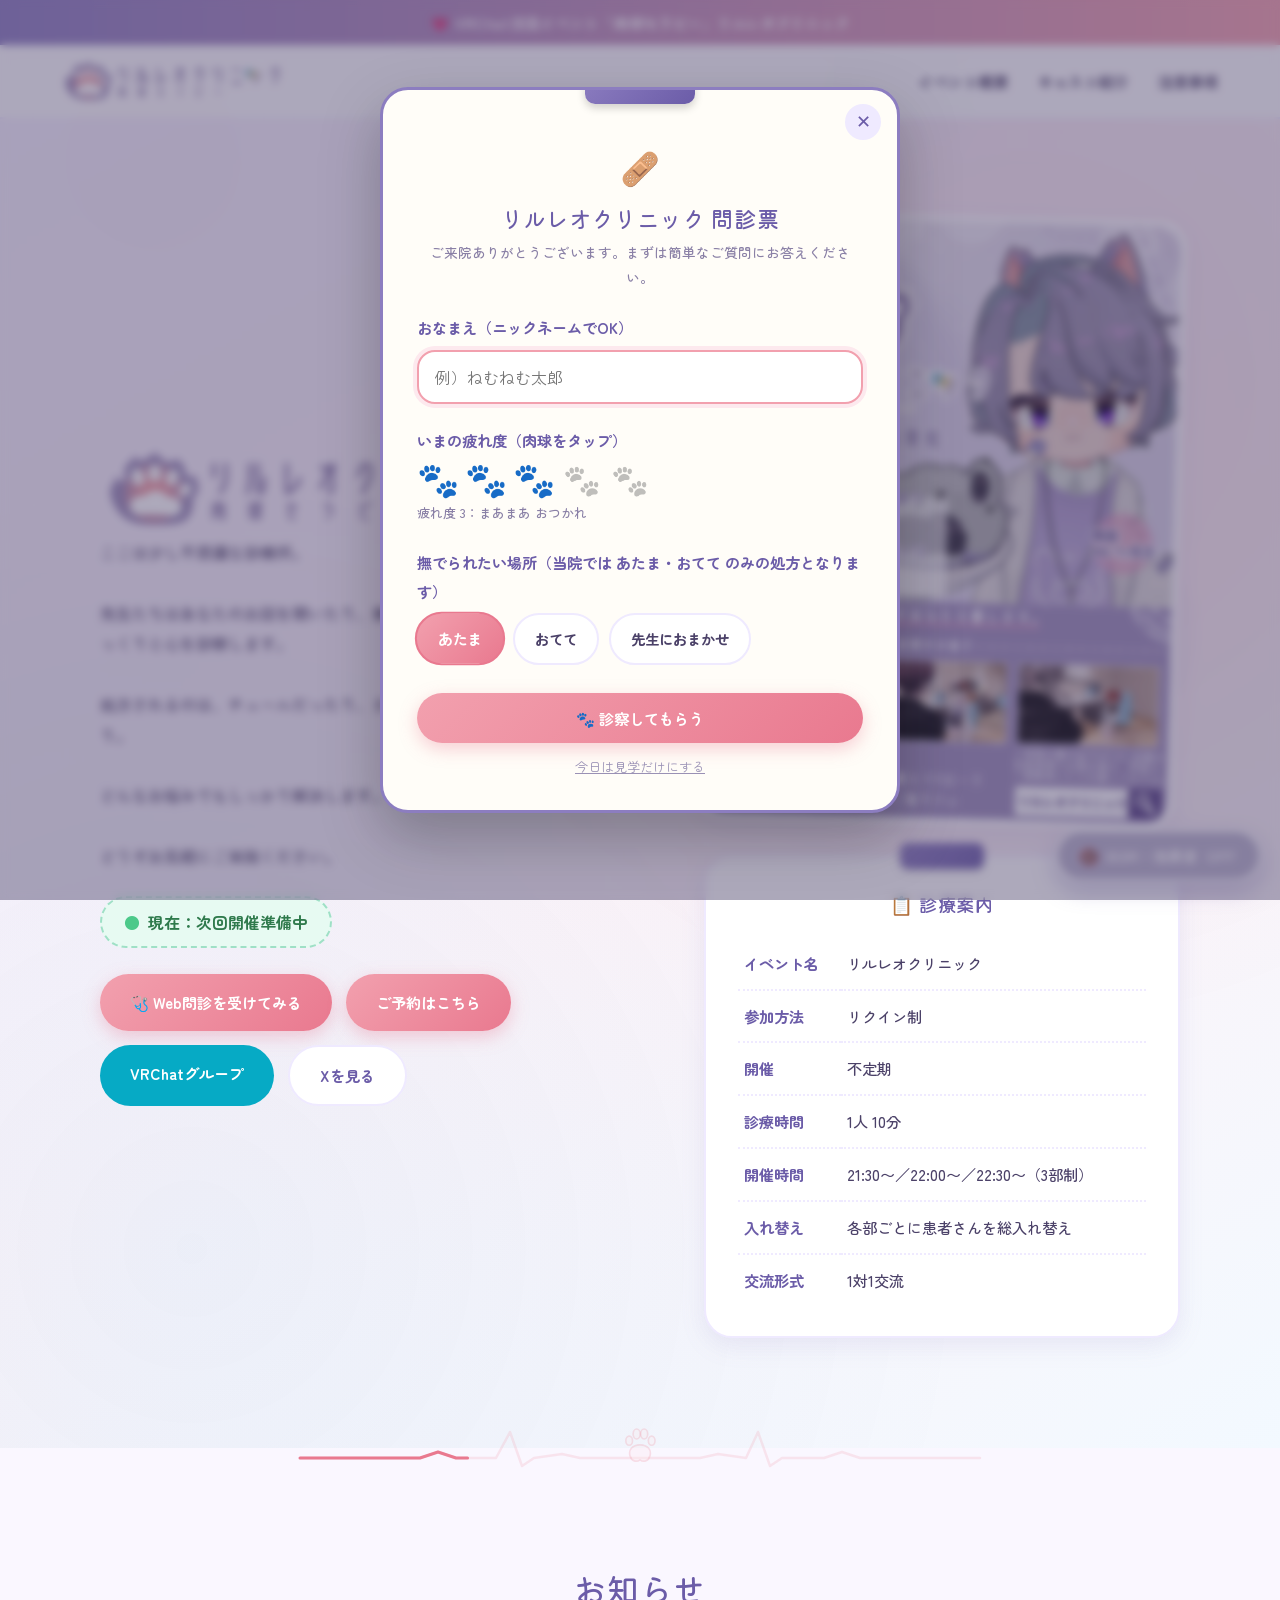
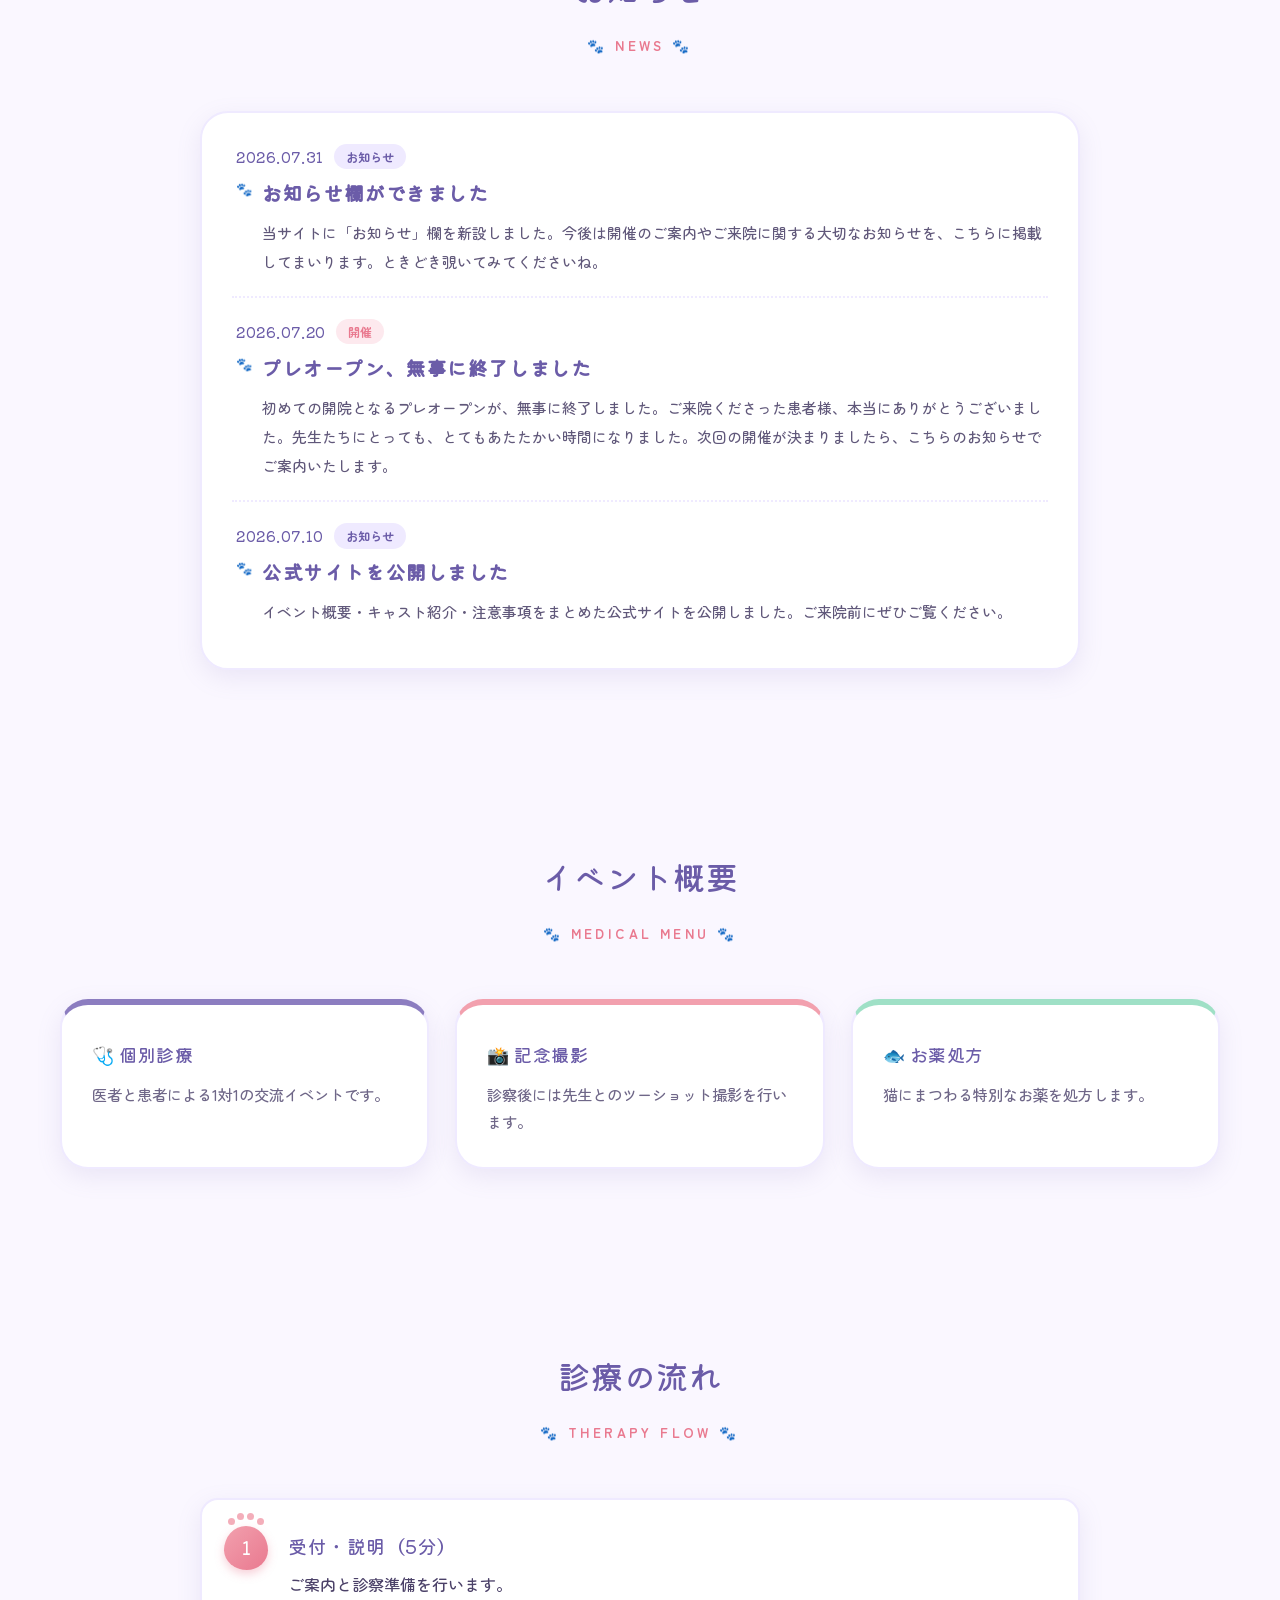
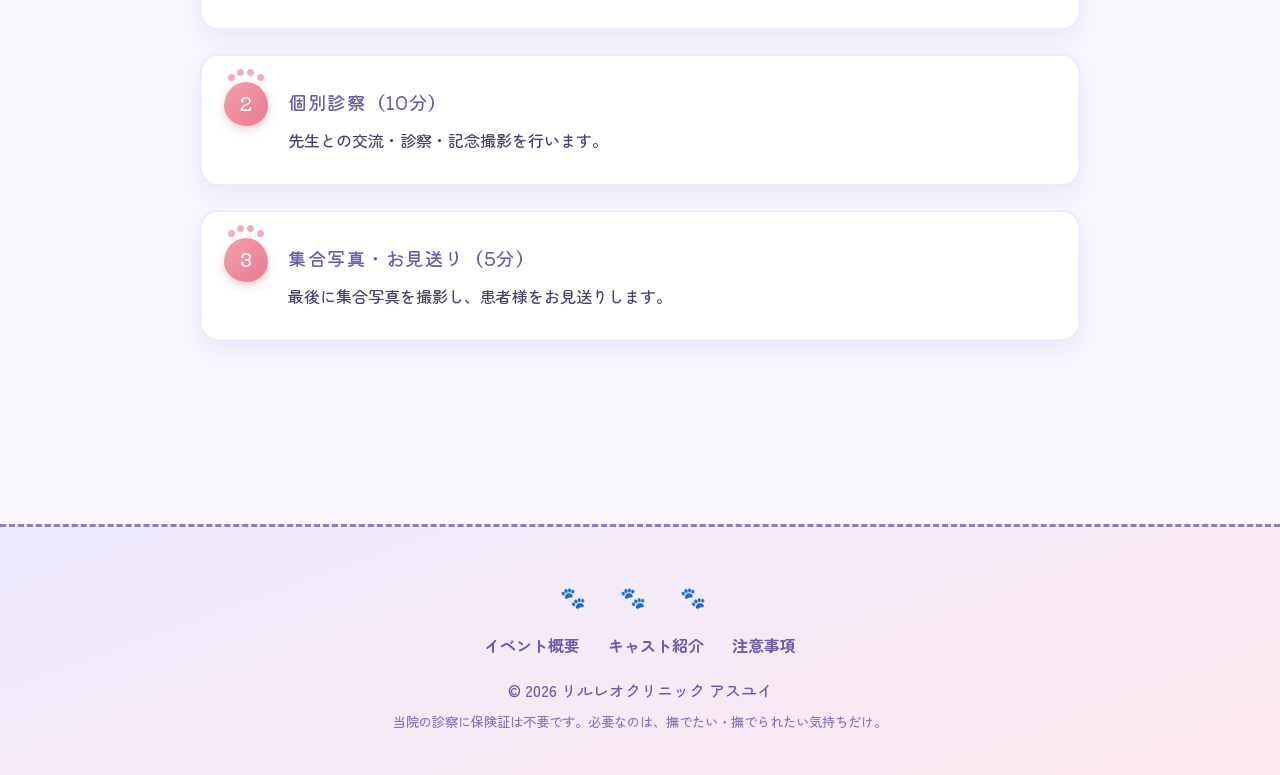
==== index.html @ e8b69ea8 "Use the circular clinic logo as the karte stamp Replace the emoji-and-text stamp on the prescription" ====
<!DOCTYPE html>
<!--
  やぁ！中身が気になって見に来たのかな？そんな君にプレゼントだよ！
  https://youtu.be/SLboSh62ELE?si=h49NYwpwZFL-jwA2
-->
<html lang="ja">

<head>
    <meta charset="UTF-8">
    <meta name="viewport" content="width=device-width, initial-scale=1.0">
    <title>肉球セラピー | リルレオクリニック</title>
    <link rel="canonical" href="https://lilleo-clinic.com/">

    <!-- リンクプレビュー（OGP / Twitterカード） -->
    <meta name="description" content="ここは少し不思議な診療所。先生たちがあなたのお話を聞いて、撫でて、ゆっくり心を診察します。VRChat交流イベント「肉球セラピー」リルレオクリニック。">
    <meta property="og:type" content="website">
    <meta property="og:site_name" content="リルレオクリニック">
    <meta property="og:locale" content="ja_JP">
    <meta property="og:title" content="肉球セラピー | リルレオクリニック">
    <meta property="og:description" content="ここは少し不思議な診療所。先生たちがあなたのお話を聞いて、撫でて、ゆっくり心を診察します。VRChat交流イベント「肉球セラピー」リルレオクリニック。">
    <meta property="og:url" content="https://lilleo-clinic.com/index.html">
    <meta property="og:image" content="https://lilleo-clinic.com/images/clinic_logo.png">
    <meta name="twitter:card" content="summary_large_image">
    <meta name="twitter:title" content="肉球セラピー | リルレオクリニック">
    <meta name="twitter:description" content="ここは少し不思議な診療所。先生たちがあなたのお話を聞いて、撫でて、ゆっくり心を診察します。VRChat交流イベント「肉球セラピー」リルレオクリニック。">
    <meta name="twitter:image" content="https://lilleo-clinic.com/images/clinic_logo.png">

    <link rel="preconnect" href="https://fonts.googleapis.com">
    <link rel="preconnect" href="https://fonts.gstatic.com" crossorigin>
    <link href="https://fonts.googleapis.com/css2?family=Kiwi+Maru:wght@400;500&family=Zen+Maru+Gothic:wght@500;700&display=swap"
        rel="stylesheet">
    <!-- ファビコン（検索結果・ブラウザタブのアイコン） -->
    <link rel="icon" type="image/png" href="/images/favicon.png">
    <link rel="apple-touch-icon" href="/images/favicon.png">

    <!-- サイト名を「リルレオクリニック」としてGoogleに伝える構造化データ -->
    <script type="application/ld+json">
    {
        "@context": "https://schema.org",
        "@type": "WebSite",
        "name": "リルレオクリニック",
        "alternateName": "肉球セラピー リルレオクリニック",
        "url": "https://lilleo-clinic.com/"
    }
    </script>

    <link rel="stylesheet" href="style.css">

    <!-- お知らせのデータ（news.js に1件足すだけでお知らせが増えます） -->
    <script src="news.js"></script>
    <!-- 予約フォームの設定（受付日時・送信先） -->
    <script src="reservation-config.js"></script>
</head>

<body>

    <!-- 上部お知らせ -->
    <div class="topbar">
        <span class="beat">💗</span>VRChat交流イベント「肉球セラピー」リルレオクリニック
    </div>

    <!-- ナビ -->
    <nav>
        <div class="nav-inner">
            <a href="index.html" class="logo">
                <img src="images/logo_main.png" alt="肉球セラピー リルレオクリニック">
            </a>
            <div class="nav-links">
                <a href="index.html">イベント概要</a>
                <a href="cast.html">キャスト紹介</a>
                <a href="notice.html">注意事項</a>
            </div>
        </div>
    </nav>

    <!-- メイン -->
    <header>
        <div class="hero">
            <div class="hero-text">
                <h1 class="hero-logo-heading">
                    <img src="images/logo_main.png" alt="肉球セラピー リルレオクリニック">
                </h1>
                <p>
                    ここは少し不思議な診療所。<br><br>
                    先生たちはあなたのお話を聞いたり、撫でたり、撫でられたりしながら、ゆっくりと心を診察します。<br><br>
                    処方されるのは、チュールだったり、カリカリだったり、猫用おやつだったり。<br><br>
                    どんなお悩みでもしっかり解決します。<span class="tbn">(多分...)</span><br><br>
                    どうぞお気軽にご来院ください。
                </p>
                <div class="status">現在：次回開催準備中</div>
                <div class="buttons">
                    <button type="button" class="btn btn-main js-open-monshin">🩺 Web問診を受けてみる</button>
                    <a href="reserve.html" class="btn btn-main">ご予約はこちら</a>
                    <a href="https://vrc.group/LILLEO.0845" class="btn btn-vrc" target="_blank"
                        rel="noopener noreferrer">VRChatグループ</a>
                    <a href="https://x.com/nikukyu_LilLeo?s=20" class="btn btn-sub" target="_blank"
                        rel="noopener noreferrer">Xを見る</a>
                </div>
            </div>

            <div>
                <!-- メインビジュアル（斜め掲示） -->
                <div class="hero-visual">
                    <img src="images/clinic_poster.png" alt="リルレオクリニック 肉球セラピー 開院ポスター" class="zoomable-img">
                </div>
                <br>
                <div class="hero-card">
                    <h3>📋 診療案内</h3>
                    <table>
                        <tr>
                            <td>イベント名</td>
                            <td>リルレオクリニック</td>
                        </tr>
                        <tr>
                            <td>参加方法</td>
                            <td>リクイン制</td>
                        </tr>
                        <tr>
                            <td>開催</td>
                            <td>不定期</td>
                        </tr>
                        <tr>
                            <td>診療時間</td>
                            <td>1人 10分</td>
                        </tr>
                        <tr>
                            <td>開催時間</td>
                            <td>21:30〜／22:00〜／22:30〜（3部制）</td>
                        </tr>
                        <tr>
                            <td>入れ替え</td>
                            <td>各部ごとに患者さんを総入れ替え</td>
                        </tr>
                        <tr>
                            <td>交流形式</td>
                            <td>1対1交流</td>
                        </tr>
                    </table>
                </div>
            </div>
        </div>
    </header>

    <!-- 心電図ディバイダー：光が左→右へ走り、消えてまた流れる（本物の心電図モニター風） -->
    <div class="ecg-divider" aria-hidden="true">
        <!-- うっすら残るトレース＋その上を走る明るい光（一部分だけ光って移動する） -->
        <svg class="ecg-line-svg" viewBox="0 0 680 56" preserveAspectRatio="none">
            <path class="ecg-base" d="M0,44 L120,44 L138,38 L156,44 L196,44 L210,18 L222,52 L234,44 L262,40 L280,44 L300,44 L380,44 L400,44 L418,40 L446,44 L458,18 L470,52 L482,44 L524,44 L542,38 L560,44 L680,44" />
            <path class="ecg-sweep" pathLength="100" d="M0,44 L120,44 L138,38 L156,44 L196,44 L210,18 L222,52 L234,44 L262,40 L280,44 L300,44 L380,44 L400,44 L418,40 L446,44 L458,18 L470,52 L482,44 L524,44 L542,38 L560,44 L680,44" />
        </svg>
        <!-- 中央の肉球（縦横比を保つため線とは別SVGで重ねる） -->
        <span class="ecg-paw">
            <svg viewBox="0 0 48 48">
                <ellipse class="ecg-toe" cx="11" cy="20" rx="4" ry="5.5" />
                <ellipse class="ecg-toe" cx="20" cy="12" rx="4.2" ry="6" />
                <ellipse class="ecg-toe" cx="29" cy="12" rx="4.2" ry="6" />
                <ellipse class="ecg-toe" cx="38" cy="20" rx="4" ry="5.5" />
                <path class="ecg-pad" d="M24,25 C15,25 10,31 12,38 C14,45 20,46 24,43 C28,46 34,45 36,38 C38,31 33,25 24,25 Z" />
            </svg>
        </span>
    </div>

    <!-- ⓪ お知らせ（中身は news.js の LILLEO_NEWS から自動生成） -->
    <section id="news" class="fade-in-up">
        <h2 class="section-title">お知らせ</h2>
        <p class="section-sub">NEWS</p>
        <div class="news-board">
            <ul class="news-list" id="js-news-list"></ul>
            <button type="button" class="news-more" id="js-news-more" hidden>もっと見る</button>
        </div>
    </section>

    <!-- ① イベント概要 -->
    <section id="about" class="fade-in-up">
        <h2 class="section-title">イベント概要</h2>
        <p class="section-sub">MEDICAL MENU</p>
        <div class="grid">
            <div class="card">
                <h3>🩺 個別診療</h3>
                <p>医者と患者による1対1の交流イベントです。</p>
            </div>
            <div class="card">
                <h3>📸 記念撮影</h3>
                <p>診察後には先生とのツーショット撮影を行います。</p>
            </div>
            <div class="card">
                <h3>🐟 お薬処方</h3>
                <p>猫にまつわる特別なお薬を処方します。</p>
            </div>
        </div>
    </section>

    <!-- ② 診療の流れ -->
    <section id="flow" class="fade-in-up">
        <h2 class="section-title">診療の流れ</h2>
        <p class="section-sub">THERAPY FLOW</p>
        <div class="timeline">
            <div class="timeline-item">
                <h3>受付・説明（5分）</h3>
                <p>ご案内と診察準備を行います。</p>
            </div>
            <div class="timeline-item">
                <h3>個別診察（10分）</h3>
                <p>先生との交流・診察・記念撮影を行います。</p>
            </div>
            <div class="timeline-item">
                <h3>集合写真・お見送り（5分）</h3>
                <p>最後に集合写真を撮影し、患者様をお見送りします。</p>
            </div>
        </div>
    </section>

    <!-- フッター -->
    <footer>
        <div class="footer-paws" aria-hidden="true"><span class="fp-paw fp-left">🐾</span> <span class="fp-paw fp-center">🐾</span> <span class="fp-paw fp-right">🐾</span></div>
        <div class="footer-links">
            <a href="index.html">イベント概要</a>
            <a href="cast.html">キャスト紹介</a>
            <a href="notice.html">注意事項</a>
        </div>
        <p>© 2026 リルレオクリニック アスユイ</p>
        <small>当院の診察に保険証は不要です。必要なのは、撫でたい・撫でられたい気持ちだけ。</small>
    </footer>

    <!-- ===== Web問診票 → 処方箋 モーダル ===== -->
    <div id="monshin-overlay" class="monshin-overlay" role="dialog" aria-modal="true" aria-labelledby="monshin-title">
        <div class="monshin-card">
            <button type="button" class="monshin-close" aria-label="閉じる">✕</button>

            <!-- 問診票 -->
            <form id="monshin-form" class="monshin-form">
                <div class="monshin-head">
                    <span class="mark">🩹</span>
                    <h2 id="monshin-title">リルレオクリニック 問診票</h2>
                    <p>ご来院ありがとうございます。まずは簡単なご質問にお答えください。</p>
                </div>

                <div class="monshin-field">
                    <label for="monshin-name">おなまえ（ニックネームでOK）</label>
                    <input type="text" id="monshin-name" maxlength="20" placeholder="例）ねむねむ太郎" autocomplete="off">
                </div>

                <div class="monshin-field">
                    <span class="field-label">いまの疲れ度（肉球をタップ）</span>
                    <div class="paw-rating" role="group" aria-label="疲れ度を5段階で選択">
                        <button type="button" aria-label="疲れ度1">🐾</button>
                        <button type="button" aria-label="疲れ度2">🐾</button>
                        <button type="button" aria-label="疲れ度3">🐾</button>
                        <button type="button" aria-label="疲れ度4">🐾</button>
                        <button type="button" aria-label="疲れ度5">🐾</button>
                    </div>
                    <p class="paw-rating-label"></p>
                </div>

                <div class="monshin-field">
                    <span class="field-label">撫でられたい場所（当院では あたま・おてて のみの処方となります）</span>
                    <div class="chip-group">
                        <input type="radio" name="place" id="place-head" value="あたま" checked>
                        <label for="place-head">あたま</label>
                        <input type="radio" name="place" id="place-hand" value="おてて">
                        <label for="place-hand">おてて</label>
                        <input type="radio" name="place" id="place-any" value="おまかせ">
                        <label for="place-any">先生におまかせ</label>
                    </div>
                </div>

                <button type="submit" class="btn btn-main monshin-submit">🐾 診察してもらう</button>
                <button type="button" class="monshin-skip">今日は見学だけにする</button>
            </form>

            <!-- カルテ（診断結果） -->
            <div class="shohousen" aria-live="polite">
                <div class="shohousen-head">
                    <h2>カ ル テ</h2>
                    <p>肉球セラピー リルレオクリニック 診察記録</p>
                </div>
                <dl>
                    <dt>患者様</dt>
                    <dd id="rx-name"></dd>
                    <dt>診断名</dt>
                    <dd id="rx-diag"></dd>
                    <dt><span class="rx-mark">Rp.</span>処方内容</dt>
                    <dd id="rx-line1"></dd>
                    <dd id="rx-line2"></dd>
                    <dd id="rx-line3"></dd>
                    <dt>当院より</dt>
                    <dd>つづきの治療は、ぜひリルレオクリニックで。先生たちが肉球をあたためて、あなたのご来院をお待ちしています🐾</dd>
                </dl>
                <div class="shohousen-stamp">
                    <img src="images/favicon.png" alt="リルレオクリニック印">
                </div>
                <button type="button" class="btn btn-sub shohousen-close-btn">閉じる</button>
            </div>
        </div>
    </div>

    <!-- 開院ポスター拡大表示用オーバーレイ（クリックで大画面表示） -->
    <div id="image-overlay" class="overlay">
        <span class="close-btn">&times;</span>
        <img class="overlay-content" id="expanded-image" alt="">
    </div>

    <!-- JavaScriptファイルの読み込み -->
    <script src="script.js"></script>
</body>

</html>
---- style.css ----
/* ==========================================================
   リルレオクリニック 公式サイト  style.css
   「真面目なクリニック × 圧倒的リルレオ」リニューアル版
   ========================================================== */

/* ---------- デザイントークン ---------- */
:root {
    /* ブランドカラー（ロゴ・メインビジュアル由来） */
    --lav: #8c7dc0;          /* ロゴのラベンダー */
    --lav-deep: #6b5ca8;
    --lav-pale: #efeaff;
    --ink: #4b4168;          /* 本文のこい紫グレー */
    --pink: #f2a0ae;         /* 肉球ピンク */
    --pink-deep: #e9798f;
    --pink-pale: #fde9ee;
    --mint: #9fe0c6;
    --mint-pale: #e7faf2;
    --sky: #a6d9f7;
    --sky-pale: #eaf6ff;
    --cream: #fff8ef;
    --paper: #ffffff;
    --bg: #faf7ff;

    /* 角丸・影 */
    --r-lg: 28px;
    --r-md: 18px;
    --shadow-soft: 0 8px 24px rgba(140, 125, 192, .14);
    --shadow-hover: 0 14px 34px rgba(140, 125, 192, .22);

    /* ぽよん用イージング */
    --poyon: cubic-bezier(.34, 1.56, .64, 1);
}

/* ---------- ベース ---------- */
* {
    margin: 0;
    padding: 0;
    box-sizing: border-box;
}

html { scroll-behavior: smooth; }

body {
    font-family: 'Zen Maru Gothic', 'Zen Kaku Gothic New', sans-serif;
    background: var(--bg);
    color: var(--ink);
    font-weight: 500;
    line-height: 1.9;
    overflow-x: hidden;
    /* うっすら肉球の足あと模様 */
    background-image:
        radial-gradient(circle at 12% 18%, rgba(242, 160, 174, .07) 0 90px, transparent 90px),
        radial-gradient(circle at 85% 70%, rgba(140, 125, 192, .07) 0 110px, transparent 110px),
        radial-gradient(circle at 70% 12%, rgba(159, 224, 198, .08) 0 80px, transparent 80px);
    background-attachment: fixed;
}

h1, h2, h3, .logo-font {
    font-family: 'Kiwi Maru', 'Zen Maru Gothic', serif;
    font-weight: 500;
    letter-spacing: .03em;
}

img { max-width: 100%; }

/* ---------- 上部バー（ナースコール風） ---------- */
.topbar {
    background: linear-gradient(90deg, var(--lav), var(--pink));
    color: #fff;
    text-align: center;
    padding: 9px 14px;
    font-size: .9rem;
    font-weight: 700;
    letter-spacing: .05em;
}

.topbar .beat {
    display: inline-block;
    margin-right: 6px;
    animation: heartbeat 1.6s ease-in-out infinite;
}

@keyframes heartbeat {
    0%, 100% { transform: scale(1); }
    12% { transform: scale(1.25); }
    24% { transform: scale(1); }
    36% { transform: scale(1.18); }
    48% { transform: scale(1); }
}

/* ---------- ナビゲーション ---------- */
nav {
    background: rgba(255, 255, 255, .72);
    backdrop-filter: blur(12px);
    position: sticky;
    top: 0;
    z-index: 1000;
    border-bottom: 2px dashed var(--lav-pale);
}

.nav-inner {
    max-width: 1200px;
    margin: auto;
    display: flex;
    justify-content: space-between;
    align-items: center;
    padding: 14px 20px;
}

.logo { display: flex; align-items: center; text-decoration: none; }

.logo img {
    height: 44px;
    width: auto;
    display: block;
    transition: transform .4s var(--poyon);
}

.logo:hover img { transform: scale(1.05); }

.nav-links { display: flex; align-items: center; }

.nav-links a {
    position: relative;
    text-decoration: none;
    color: var(--ink);
    margin-left: 26px;
    font-weight: 700;
    font-size: .95rem;
    padding: 4px 2px;
    transition: color .3s;
}

/* ホバーで足あとがちょこんと出る */
.nav-links a::after {
    content: '🐾';
    position: absolute;
    left: 50%;
    bottom: -14px;
    transform: translateX(-50%) scale(0);
    font-size: .8rem;
    transition: transform .35s var(--poyon);
}

.nav-links a:hover { color: var(--pink-deep); }
.nav-links a:hover::after { transform: translateX(-50%) scale(1); }

/* ---------- ヒーロー ---------- */
header {
    /* 半透明にして、うしろの「ふわふわ肉球」が少し透けて見えるように */
    background:
        radial-gradient(circle at 80% 20%, rgba(242, 160, 174, .14), transparent 45%),
        radial-gradient(circle at 15% 85%, rgba(166, 217, 247, .18), transparent 50%),
        linear-gradient(150deg, rgba(243, 237, 255, .68), rgba(253, 240, 244, .68) 55%, rgba(238, 249, 255, .68));
    position: relative;
    overflow: hidden;
}

.hero {
    max-width: 1120px;
    margin: auto;
    display: grid;
    grid-template-columns: 1.15fr 1fr;
    gap: 56px;
    align-items: center;
    padding: 96px 20px 110px;
    position: relative;
    z-index: 1;
}

.hero-text h1 { font-size: 2.1rem; color: var(--lav-deep); margin-bottom: 6px; }
.hero-text h2 { font-size: 1rem; color: var(--pink-deep); letter-spacing: .25em; margin-bottom: 26px; }
.hero-text p { margin-bottom: 10px; }

.hero-logo-heading { margin-bottom: 26px; }
.hero-logo-heading img { max-width: 430px; width: 100%; height: auto; display: block; }

/* メインビジュアル（斜め掲示のポスター） */
.hero-visual {
    position: relative;
    border-radius: var(--r-lg);
    overflow: hidden;
    box-shadow: var(--shadow-soft);
    border: 6px solid #fff;
    transform: rotate(1.5deg);
}

.hero-visual img { display: block; width: 100%; height: auto; }

@keyframes nadenade {
    0%, 100% { transform: rotate(-1.2deg) scale(1.025); }
    50% { transform: rotate(1.2deg) scale(1.03); }
}

.status {
    display: inline-block;
    background: var(--mint-pale);
    color: #2f7a4c;
    padding: 9px 22px;
    border-radius: 999px;
    font-weight: 700;
    margin: 14px 0 26px;
    border: 2px dashed var(--mint);
}

.status::before {
    content: '●';
    color: #4cc98a;
    margin-right: 8px;
    animation: blink 2s ease-in-out infinite;
}

@keyframes blink { 50% { opacity: .25; } }

/* ボタン */
.buttons { display: flex; flex-wrap: wrap; gap: 14px; }

.btn {
    display: inline-block;
    text-decoration: none;
    padding: 14px 30px;
    border-radius: 999px;
    font-weight: 700;
    transition: transform .35s var(--poyon), box-shadow .3s, background .3s;
    border: none;
    cursor: pointer;
    font-family: inherit;
    font-size: .95rem;
}

.btn:hover { transform: translateY(-4px) scale(1.04); box-shadow: var(--shadow-hover); }
.btn:active { transform: translateY(0) scale(.96); }

.btn-main {
    background: linear-gradient(135deg, var(--pink), var(--pink-deep));
    color: #fff;
    box-shadow: 0 6px 18px rgba(233, 121, 143, .35);
}

.btn-vrc { background: #06aac5; color: #fff; }
.btn-vrc:hover { background: #08bcd9; }

.btn-sub {
    background: #fff;
    border: 2px solid var(--lav-pale);
    color: var(--lav-deep);
}

/* ヒーローカード（診療案内ボード） */
.hero-card {
    background: var(--paper);
    border-radius: var(--r-lg);
    padding: 30px 32px;
    border: 2px solid var(--lav-pale);
    box-shadow: var(--shadow-soft);
    position: relative;
}

/* カード上部のクリップ風飾り */
.hero-card::before {
    content: '';
    position: absolute;
    top: -14px;
    left: 50%;
    transform: translateX(-50%);
    width: 84px;
    height: 26px;
    background: linear-gradient(135deg, var(--lav), var(--lav-deep));
    border-radius: 8px;
    box-shadow: 0 3px 6px rgba(0, 0, 0, .12);
}

.hero-card h3 {
    margin-bottom: 16px;
    color: var(--lav-deep);
    text-align: center;
    font-size: 1.15rem;
}

.hero-card table { width: 100%; border-collapse: collapse; font-size: .95rem; }

.hero-card td {
    padding: 11px 6px;
    border-bottom: 2px dotted var(--lav-pale);
}

.hero-card tr:last-child td { border-bottom: none; }
.hero-card td:first-child { color: var(--lav-deep); font-weight: 700; white-space: nowrap; }

/* ---------- 心電図ディバイダー ---------- */
.ecg-divider {
    display: block;
    width: min(680px, 90%);
    margin: -34px auto 0;
    position: relative;
    z-index: 2;
}

.ecg-divider .ecg-line-svg { display: block; width: 100%; height: 56px; overflow: visible; }

/* 常時うっすら残るトレース（モニターの残像のような下地） */
.ecg-divider .ecg-base {
    fill: none;
    stroke: var(--pink);
    stroke-width: 2.5;
    stroke-linecap: round;
    stroke-linejoin: round;
    opacity: .22;
}

/* その上を、明るい光が左→右へ走る。走り終えると消えて、また最初から流れる
   （pathLength=100 で線の長さを正規化し、画面幅によらず一定の見え方にする） */
.ecg-divider .ecg-sweep {
    fill: none;
    stroke: var(--pink-deep);
    stroke-width: 3;
    stroke-linecap: round;
    stroke-linejoin: round;
    stroke-dasharray: 22 100;
    stroke-dashoffset: 0;
    animation: ecg-sweep 3s linear infinite;
}

/* 中央の肉球：縦横比を保ったまま線の中央に重ねる */
.ecg-paw {
    position: absolute;
    left: 50%;
    bottom: 6px;
    transform: translateX(-50%);
    width: 40px;
    height: 40px;
    pointer-events: none;
}
.ecg-paw svg { display: block; width: 100%; height: 100%; overflow: visible; }

/* 肉球も心電図と同じペンで描いた線画にして、トレースになじませる。
   走査の光が中央を通る瞬間に、ぽんっと脈打って明るくなる */
.ecg-pad,
.ecg-paw .ecg-toe {
    fill: var(--pink-pale);
    stroke: var(--pink);
    stroke-width: 2;
    stroke-linejoin: round;
    opacity: .3;
    transform-origin: center;
    transform-box: fill-box;
    animation: ecg-beat 3s ease-in-out infinite;
}

.ecg-paw .ecg-toe:nth-of-type(1) { animation-delay: .95s; }
.ecg-paw .ecg-toe:nth-of-type(2) { animation-delay: 1.02s; }
.ecg-paw .ecg-toe:nth-of-type(3) { animation-delay: 1.09s; }
.ecg-paw .ecg-toe:nth-of-type(4) { animation-delay: 1.16s; }
.ecg-pad { animation-delay: 1.05s; }

/* 光が線の上を一本の帯になって流れる → 端まで行くと消えて、また先頭から */
@keyframes ecg-sweep {
    from { stroke-dashoffset: 22; }
    to   { stroke-dashoffset: -100; }
}

/* 普段はうっすら、光が通る瞬間だけ明るく＆少し弾む */
@keyframes ecg-beat {
    0%, 100% { opacity: .3; transform: scale(1); }
    7%       { opacity: 1;  transform: scale(1.16); }
    22%      { opacity: .5; transform: scale(1); }
}

/* ---------- 共通セクション ---------- */
section { padding: 88px 20px; }

.section-title {
    text-align: center;
    font-size: 2rem;
    margin-bottom: 14px;
    color: var(--lav-deep);
}

.section-sub {
    text-align: center;
    color: var(--pink-deep);
    font-size: .85rem;
    letter-spacing: .25em;
    font-weight: 700;
    margin-bottom: 52px;
}

.section-sub::before, .section-sub::after { content: ' 🐾 '; }

/* ---------- グリッド・カード ---------- */
.grid {
    max-width: 1160px;
    margin: auto;
    display: grid;
    grid-template-columns: repeat(auto-fit, minmax(270px, 1fr));
    gap: 26px;
}

.card {
    background: var(--paper);
    border-radius: var(--r-lg);
    padding: 32px 30px;
    border: 2px solid var(--lav-pale);
    border-top: 6px solid var(--lav);
    box-shadow: var(--shadow-soft);
    transition: transform .4s var(--poyon), box-shadow .35s;
    position: relative;
    overflow: hidden;
}

/* カードごとにパステル色を順番に */
.grid > .card:nth-child(3n+2), .grid > .card-link:nth-child(3n+2) .card { border-top-color: var(--pink); }
.grid > .card:nth-child(3n),   .grid > .card-link:nth-child(3n) .card   { border-top-color: var(--mint); }

.card:hover { transform: translateY(-7px) rotate(-.6deg); box-shadow: var(--shadow-hover); }

.card h3 { color: var(--lav-deep); font-size: 1.12rem; margin-bottom: 10px; }
.card strong { color: var(--ink); font-size: 1.3rem; }
.card p { color: #6f6788; font-size: .95rem; line-height: 1.8; }

.card-link {
    text-decoration: none;
    color: inherit;
    display: block;
}

.card-link .card { height: 100%; }
.card-link:hover .card { transform: translateY(-7px) rotate(.6deg); box-shadow: var(--shadow-hover); }

/* 戻ってきたカードの一時的なハイライト（自動でフェードアウト） */
.card-link.return-highlight .card {
    animation: return-highlight-fade 1.5s ease-out forwards;
}
@keyframes return-highlight-fade {
    0%   { box-shadow: 0 0 0 4px var(--pink), var(--shadow-hover); border-color: var(--lav); background: var(--pink-pale); }
    100% { box-shadow: var(--shadow-soft); border-color: var(--lav-pale); background: var(--paper); }
}

/* キャストカードの写真 */
.cast-photo {
    margin: -32px -30px 18px;
    overflow: hidden;
    border-bottom: 2px dashed var(--lav-pale);
    position: relative;
    aspect-ratio: 4 / 3;
    background: var(--lav-pale);
}

.cast-photo img {
    width: 100%;
    height: 100%;
    object-fit: cover;
    object-position: top center;
    display: block;
    transition: transform .6s var(--poyon);
}

.card-link:hover .cast-photo img { transform: scale(1.07) rotate(1deg); }

.cast-role {
    display: inline-block;
    background: var(--lav-pale);
    color: var(--lav-deep);
    font-size: .78rem;
    font-weight: 700;
    padding: 3px 14px;
    border-radius: 999px;
    margin-bottom: 8px;
}

.cast-more {
    display: inline-block;
    margin-top: 12px;
    color: var(--pink-deep);
    font-weight: 700;
    font-size: .85rem;
}

/* ---------- タイムライン（診療の流れ） ---------- */
.timeline { max-width: 880px; margin: auto; counter-reset: step; }

.timeline-item {
    background: var(--paper);
    border: 2px solid var(--lav-pale);
    padding: 28px 30px 28px 86px;
    margin-bottom: 24px;
    border-radius: var(--r-md);
    box-shadow: var(--shadow-soft);
    position: relative;
    transition: transform .35s var(--poyon);
}

.timeline-item:hover { transform: translateX(8px); }

/* 番号を肉球バッジに */
.timeline-item::before {
    counter-increment: step;
    content: counter(step);
    position: absolute;
    left: 22px;
    top: 26px;
    width: 44px;
    height: 44px;
    border-radius: 50% 50% 48% 52% / 55% 55% 45% 45%;
    background: linear-gradient(135deg, var(--pink), var(--pink-deep));
    color: #fff;
    display: flex;
    align-items: center;
    justify-content: center;
    font-family: 'Kiwi Maru', serif;
    font-size: 1.2rem;
    box-shadow: 0 4px 10px rgba(233, 121, 143, .35);
}

/* 肉球の指あと（4つ） */
.timeline-item::after {
    content: '';
    position: absolute;
    left: 26px;
    top: 18px;
    width: 7px;
    height: 7px;
    border-radius: 50%;
    background: var(--pink);
    box-shadow: 9px -5px 0 var(--pink), 19px -5px 0 var(--pink), 29px 0 0 var(--pink);
    opacity: .85;
}

.timeline-item h3 { color: var(--lav-deep); margin-bottom: 6px; }

/* ---------- お知らせ（NEWS）：院内の掲示板イメージ ---------- */
.news-board {
    max-width: 880px;
    margin: auto;
    background: var(--paper);
    border: 2px solid var(--lav-pale);
    border-radius: var(--r-lg);
    box-shadow: var(--shadow-soft);
    padding: 10px 30px 22px;
}

.news-list { list-style: none; margin: 0; padding: 0; }

.news-item {
    padding: 20px 4px;
    border-bottom: 2px dotted var(--lav-pale);
}
.news-item:last-child { border-bottom: none; }
.news-item.is-hidden { display: none; }

.news-head {
    display: flex;
    align-items: center;
    flex-wrap: wrap;
    gap: 10px;
    margin-bottom: 6px;
}

.news-date {
    font-family: 'Kiwi Maru', serif;
    color: var(--lav-deep);
    font-size: .92rem;
    letter-spacing: .04em;
}

.news-tag {
    font-size: .75rem;
    font-weight: 700;
    padding: 3px 12px;
    border-radius: 999px;
    line-height: 1.6;
    white-space: nowrap;
}
.news-tag-info      { background: var(--lav-pale);  color: var(--lav-deep); }
.news-tag-event     { background: var(--pink-pale); color: var(--pink-deep); }
.news-tag-recruit   { background: var(--mint-pale); color: #2f7a4c; }
.news-tag-important { background: var(--pink-deep); color: #fff; }

.news-new {
    font-size: .7rem;
    font-weight: 700;
    letter-spacing: .08em;
    color: #fff;
    background: linear-gradient(135deg, var(--pink), var(--pink-deep));
    padding: 2px 9px;
    border-radius: 999px;
    animation: heartbeat 1.8s ease-in-out infinite;
}

/* タイトルは本文とはっきり差をつける（色・大きさ・肉球の見出し印） */
.news-title {
    position: relative;
    font-size: 1.22rem;
    font-weight: 700;
    line-height: 1.6;
    color: var(--lav-deep);
    padding-left: 26px;
    margin-bottom: 10px;
}
.news-title::before {
    content: '🐾';
    position: absolute;
    left: 0;
    top: .12em;
    font-size: .82rem;
}

.news-body {
    font-size: .93rem;
    line-height: 1.95;
    margin: 0;
    padding-left: 26px;      /* タイトルと頭をそろえる */
    color: var(--ink);
    opacity: .88;            /* 本文は少し控えめにして、見出しを引き立てる */
}

.news-link {
    display: inline-block;
    margin-top: 10px;
    margin-left: 26px;
    font-size: .9rem;
    font-weight: 700;
    color: var(--pink-deep);
    text-decoration: none;
}
.news-link:hover { text-decoration: underline; }

.news-empty { padding: 26px 4px; text-align: center; color: var(--lav-deep); }

.news-more {
    display: block;
    margin: 18px auto 4px;
    padding: 10px 28px;
    border: 2px solid var(--lav-pale);
    border-radius: 999px;
    background: #fff;
    color: var(--lav-deep);
    font-family: inherit;
    font-weight: 700;
    font-size: .9rem;
    cursor: pointer;
    transition: transform .35s var(--poyon), box-shadow .3s, background .3s;
}
/* hidden 属性が付いているときは確実に隠す
   （上の display:block が [hidden] の既定スタイルより強いため、明示的に打ち消す） */
.news-more[hidden] { display: none; }

.news-more:hover {
    transform: translateY(-2px);
    box-shadow: var(--shadow-soft);
    background: var(--lav-pale);
}

@media (max-width: 768px) {
    .news-board { padding: 6px 18px 18px; }
    .news-title { font-size: 1.1rem; padding-left: 24px; }
    .news-body { padding-left: 24px; }
}

/* ---------- ご予約フォーム（reserve.html） ---------- */
.reserve-main { padding: 70px 20px 40px; }

/* 内容が短くてもフッターが浮かないように */
body:has(.reserve-main) { display: flex; flex-direction: column; min-height: 100vh; }
body:has(.reserve-main) .reserve-main { flex: 1 0 auto; }

.reserve-card {
    max-width: 680px;
    margin: 30px auto 0;
    background: var(--paper);
    border: 2px solid var(--lav-pale);
    border-radius: var(--r-lg);
    box-shadow: var(--shadow-soft);
    padding: 34px 34px 40px;
}

.reserve-lead { margin-bottom: 26px; }
.reserve-event { color: var(--pink-deep); font-size: 1.1rem; }

.reserve-deadline {
    background: var(--pink-pale);
    color: var(--pink-deep);
    font-weight: 700;
    font-size: .9rem;
    text-align: center;
    padding: 10px 16px;
    border-radius: 14px;
    margin-bottom: 24px;
}

/* 受付前・受付終了などの案内 */
.reserve-notice {
    text-align: center;
    padding: 44px 20px;
    color: var(--lav-deep);
    font-weight: 700;
    line-height: 2;
}
.reserve-notice-text { margin: 0 auto; max-width: 34em; }
.reserve-notice-back { display: inline-block; margin-top: 26px; }

.reserve-field { margin-bottom: 26px; }

.reserve-field label,
.reserve-field .field-label {
    display: block;
    font-weight: 700;
    color: var(--lav-deep);
    font-size: .95rem;
    margin-bottom: 10px;
    line-height: 1.7;
}

.reserve-card .req {
    display: inline-block;
    background: var(--pink-deep);
    color: #fff;
    font-size: .68rem;
    padding: 2px 8px;
    border-radius: 999px;
    margin-left: 8px;
    vertical-align: middle;
}

.reserve-field input[type="text"],
.reserve-field input[type="url"],
.reserve-field textarea {
    width: 100%;
    font-family: inherit;
    font-size: 1rem;
    color: var(--ink);
    background: var(--bg);
    border: 2px solid var(--lav-pale);
    border-radius: 14px;
    padding: 13px 16px;
    transition: border-color .3s, box-shadow .3s;
}
.reserve-field textarea { resize: vertical; line-height: 1.8; }

.reserve-field input:focus,
.reserve-field textarea:focus {
    outline: none;
    border-color: var(--pink);
    box-shadow: 0 0 0 4px var(--pink-pale);
}

.reserve-hint { display: block; margin-top: 8px; font-size: .8rem; color: var(--lav-deep); opacity: .85; }

/* 「その他」を選んだときだけ出る自由記述欄 */
.reserve-other-input { margin-top: 10px; }
.reserve-other-input[hidden] { display: none; }

/* 選択肢（ラジオ） */
.reserve-choices { display: flex; flex-wrap: wrap; gap: 10px; }

.reserve-choices label {
    display: inline-flex;
    align-items: center;
    gap: 8px;
    margin: 0;
    padding: 11px 20px;
    border: 2px solid var(--lav-pale);
    border-radius: 999px;
    background: #fff;
    font-weight: 700;
    font-size: .92rem;
    color: var(--ink);
    cursor: pointer;
    transition: .25s;
}
.reserve-choices label:hover { border-color: var(--pink); }
.reserve-choices input { accent-color: var(--pink-deep); cursor: pointer; }
.reserve-choices label:has(input:checked) {
    background: var(--pink-pale);
    border-color: var(--pink);
    color: var(--pink-deep);
}

/* 個人情報の取り扱い */
.reserve-privacy {
    background: var(--lav-pale);
    border-radius: var(--r-md);
    padding: 22px 24px;
    margin: 30px 0 24px;
}
.reserve-privacy h2 { font-size: .98rem; color: var(--lav-deep); margin-bottom: 6px; }
.reserve-privacy-lead { font-size: .84rem; margin-bottom: 12px; opacity: .9; }
.reserve-privacy ul { margin: 0 0 16px; padding-left: 1.3em; }
.reserve-privacy li { font-size: .87rem; line-height: 1.9; margin-bottom: 4px; }

/* ご来院にあたってのお願い：その場で開けるので入力が消えない */
.reserve-rules {
    border: 2px solid var(--lav-pale);
    border-radius: var(--r-md);
    margin: 0 0 24px;
    background: #fff;
}
.reserve-rules summary {
    cursor: pointer;
    list-style: none;
    padding: 15px 18px;
    font-weight: 700;
    font-size: .9rem;
    color: var(--lav-deep);
    display: flex;
    align-items: center;
    gap: 8px;
}
.reserve-rules summary::-webkit-details-marker { display: none; }
.reserve-rules summary::before {
    content: '▶';
    font-size: .7rem;
    color: var(--pink-deep);
    transition: transform .25s;
}
.reserve-rules[open] summary::before { transform: rotate(90deg); }
.reserve-rules summary:hover { color: var(--pink-deep); }

.reserve-rules-body { padding: 0 18px 18px; }
.reserve-rules-body dl { margin: 0; }
.reserve-rules-body dt {
    font-weight: 700;
    color: var(--lav-deep);
    font-size: .88rem;
    margin-top: 12px;
}
.reserve-rules-body dd {
    margin: 4px 0 0;
    font-size: .85rem;
    line-height: 1.9;
}
.reserve-rules-more { font-size: .82rem; margin-top: 16px; }
.reserve-rules-more a { color: var(--pink-deep); font-weight: 700; }
.ext-mark { font-size: .78em; margin-left: 3px; }

.reserve-agree {
    display: flex;
    align-items: flex-start;
    gap: 10px;
    background: #fff;
    border-radius: 14px;
    padding: 13px 16px;
    font-size: .9rem;
    font-weight: 700;
    color: var(--lav-deep);
    cursor: pointer;
}
.reserve-agree input { margin-top: 4px; accent-color: var(--pink-deep); cursor: pointer; }
.reserve-agree a { color: var(--pink-deep); }

.reserve-error {
    background: var(--pink-pale);
    border: 2px solid var(--pink);
    color: var(--pink-deep);
    font-weight: 700;
    font-size: .9rem;
    border-radius: 14px;
    padding: 13px 16px;
    margin-bottom: 18px;
}

.reserve-submit {
    display: block;
    width: 100%;
    box-sizing: border-box;   /* padding を含めた幅にして、カードからはみ出さないように */
    font-size: 1rem;
    padding: 16px;
    margin-top: 4px;
}
.reserve-submit:disabled { opacity: .6; cursor: wait; transform: none; }

.reserve-foot { text-align: center; font-size: .8rem; margin-top: 14px; opacity: .8; }

/* 送信完了 */
.reserve-done { text-align: center; padding: 30px 10px; }
.reserve-done-mark { font-size: 3.4rem; animation: paw-pop-in .6s var(--poyon) both; }
.reserve-done h2 { color: var(--pink-deep); margin: 10px 0 18px; }
.reserve-done p { margin-bottom: 28px; }

@keyframes paw-pop-in {
    0% { transform: scale(0) rotate(-25deg); opacity: 0; }
    100% { transform: scale(1) rotate(0); opacity: 1; }
}

@media (max-width: 768px) {
    .reserve-card { padding: 24px 18px 30px; }
    .reserve-choices label { width: 100%; }
    .reserve-privacy { padding: 18px 16px; }
}

/* ---------- フッター ---------- */
/* プロフィール詳細ページは内容が短くてもフッターを画面下部に張り付かせる
   （スティッキーフッター：body を縦フレックスにして本文を伸ばす） */
body:has(.profile-container) {
    display: flex;
    flex-direction: column;
    min-height: 100vh;
}
body:has(.profile-container) .profile-container {
    flex: 1 0 auto;
}

footer {
    background: linear-gradient(160deg, var(--lav-pale), var(--pink-pale));
    text-align: center;
    padding: 50px 20px 40px;
    color: var(--lav-deep);
    margin-top: 70px;
    border-top: 3px dashed var(--lav);
}

.footer-paws {
    font-size: 1.3rem;
    letter-spacing: 14px;
    margin-bottom: 14px;
    display: inline-block;   /* 吹き出しを肉球の上に重ねるため */
    position: relative;
    cursor: pointer;         /* ホバー時は指（ボタン）カーソル */
}

/* ホバーで おむれちゅ先生のひとことが、ふわっと浮かび上がる吹き出し */
.footer-paws::after {
    content: 'おむれちゅ先生「ここにはなにもないよ！」';
    position: absolute;
    left: 50%;
    bottom: calc(100% + 12px);
    transform: translate(-50%, 8px);
    white-space: nowrap;
    letter-spacing: normal;
    font-size: .82rem;
    font-weight: 700;
    line-height: 1.4;
    color: var(--pink-deep);
    background: #fff;
    padding: 9px 16px;
    border-radius: 16px;
    border: 2px solid var(--pink-pale);
    box-shadow: 0 8px 20px rgba(140, 125, 192, .25);
    opacity: 0;
    pointer-events: none;
    transition: opacity .35s ease, transform .35s var(--poyon);
}

/* 吹き出しのしっぽ（下向き） */
.footer-paws::before {
    content: '';
    position: absolute;
    left: 50%;
    bottom: calc(100% + 5px);
    transform: translateX(-50%);
    border: 8px solid transparent;
    border-top-color: #fff;
    opacity: 0;
    pointer-events: none;
    transition: opacity .35s ease;
}

.footer-paws:hover::after {
    opacity: 1;
    transform: translate(-50%, 0);
}
.footer-paws:hover::before { opacity: 1; }

/* 隠し要素：押した順に肉球の色が変わる（1回目=左 / 2回目=右 / 3回目=中央でメッセージ） */
.footer-paws .fp-paw {
    display: inline-block;
    transition: transform .3s var(--poyon), filter .3s ease;
}
.footer-paws .fp-paw.on {
    transform: scale(1.35) translateY(-3px);
    filter: hue-rotate(var(--fp-hue, 0deg)) saturate(1.7)
            drop-shadow(0 0 9px var(--fp-color, var(--pink)));
}
.footer-paws .fp-left.on   { --fp-hue: 205deg; --fp-color: var(--lav); }
.footer-paws .fp-right.on  { --fp-hue: 300deg; --fp-color: var(--pink); }
.footer-paws .fp-center.on { --fp-hue: 330deg; --fp-color: var(--pink-deep); }

.footer-links { margin-bottom: 14px; }

.footer-links a {
    text-decoration: none;
    color: var(--lav-deep);
    margin: 0 12px;
    font-weight: 700;
    transition: .3s;
}

.footer-links a:hover { color: var(--pink-deep); }

footer small { font-size: .82rem; opacity: .8; }

/* ==========================================================
   ギミック類
   ========================================================== */

/* ---------- 問診票・処方箋モーダル ---------- */
.monshin-overlay {
    position: fixed;
    inset: 0;
    background: rgba(75, 65, 104, .45);
    backdrop-filter: blur(4px);
    display: flex;
    align-items: center;
    justify-content: center;
    z-index: 2000;
    padding: 20px;
    opacity: 0;
    visibility: hidden;
    transition: opacity .4s, visibility .4s;
}

.monshin-overlay.open { opacity: 1; visibility: visible; }

.monshin-card {
    background: #fffdf8;
    width: min(520px, 100%);
    max-height: 90vh;
    overflow-y: auto;
    border-radius: var(--r-lg);
    border: 3px solid var(--lav);
    box-shadow: 0 24px 60px rgba(0, 0, 0, .25);
    padding: 46px 34px 34px;
    position: relative;
    transform: scale(.7) translateY(40px);
    transition: transform .5s var(--poyon);
}

.monshin-overlay.open .monshin-card { transform: scale(1) translateY(0); }

/* バインダーのクリップ */
.monshin-card::before {
    content: '';
    position: absolute;
    top: -16px;
    left: 50%;
    transform: translateX(-50%);
    width: 110px;
    height: 30px;
    background: linear-gradient(135deg, var(--lav), var(--lav-deep));
    border-radius: 10px;
    box-shadow: 0 4px 8px rgba(0, 0, 0, .18);
}

.monshin-head { text-align: center; margin-bottom: 22px; }
.monshin-head .mark { font-size: 2rem; display: inline-block; animation: heartbeat 2s infinite; }
.monshin-head h2 { color: var(--lav-deep); font-size: 1.4rem; }
.monshin-head p { font-size: .85rem; color: #8a80a6; }

.monshin-close {
    position: absolute;
    top: 14px;
    right: 16px;
    border: none;
    background: var(--lav-pale);
    color: var(--lav-deep);
    width: 36px;
    height: 36px;
    border-radius: 50%;
    font-size: 1.1rem;
    cursor: pointer;
    transition: transform .3s var(--poyon), background .3s;
}

.monshin-close:hover { transform: rotate(90deg) scale(1.1); background: var(--pink-pale); }

.monshin-field { margin-bottom: 22px; }

.monshin-field > label, .monshin-field > .field-label {
    display: block;
    font-weight: 700;
    color: var(--lav-deep);
    margin-bottom: 8px;
    font-size: .95rem;
}

.monshin-field input[type="text"] {
    width: 100%;
    padding: 13px 16px;
    border: 2px solid var(--lav-pale);
    border-radius: var(--r-md);
    font-family: inherit;
    font-size: 1rem;
    color: var(--ink);
    background: #fff;
    transition: border-color .3s, box-shadow .3s;
}

.monshin-field input[type="text"]:focus {
    outline: none;
    border-color: var(--pink);
    box-shadow: 0 0 0 4px var(--pink-pale);
}

/* 疲れ度：肉球レーティング */
.paw-rating { display: flex; gap: 6px; }

.paw-rating button {
    border: none;
    background: none;
    font-size: 1.9rem;
    cursor: pointer;
    filter: grayscale(1) opacity(.4);
    transition: transform .3s var(--poyon), filter .25s;
    line-height: 1;
    padding: 2px;
}

.paw-rating button.on { filter: none; transform: scale(1.12); }
.paw-rating button:hover { transform: scale(1.3) rotate(-10deg); }

.paw-rating-label { font-size: .8rem; color: #8a80a6; margin-top: 4px; }

/* 撫でられたい場所：チップ選択 */
.chip-group { display: flex; flex-wrap: wrap; gap: 10px; }

.chip-group input { position: absolute; opacity: 0; pointer-events: none; }

.chip-group label {
    padding: 10px 20px;
    border-radius: 999px;
    border: 2px solid var(--lav-pale);
    background: #fff;
    cursor: pointer;
    font-weight: 700;
    font-size: .9rem;
    color: var(--ink);
    transition: all .3s var(--poyon);
    user-select: none;
}

.chip-group label:hover { transform: translateY(-3px); border-color: var(--pink); }

.chip-group input:checked + label {
    background: linear-gradient(135deg, var(--pink), var(--pink-deep));
    border-color: var(--pink-deep);
    color: #fff;
    transform: scale(1.05);
}

.chip-group input:focus-visible + label { outline: 3px solid var(--sky); outline-offset: 2px; }

.monshin-submit { width: 100%; margin-top: 6px; text-align: center; }

.monshin-skip {
    display: block;
    margin: 14px auto 0;
    background: none;
    border: none;
    color: #9a91b5;
    font-size: .82rem;
    cursor: pointer;
    text-decoration: underline;
    font-family: inherit;
}

/* ----- カルテ（診断結果） ----- */
.shohousen { display: none; text-align: left; }
.monshin-card.done .monshin-form { display: none; }
.monshin-card.done .shohousen { display: block; animation: pop-in .6s var(--poyon); }

@keyframes pop-in {
    0% { transform: scale(.5); opacity: 0; }
    100% { transform: scale(1); opacity: 1; }
}

.shohousen-head {
    text-align: center;
    border-bottom: 3px double var(--lav);
    padding-bottom: 12px;
    margin-bottom: 18px;
}

.shohousen-head h2 { font-size: 1.5rem; color: var(--lav-deep); letter-spacing: .3em; }
.shohousen-head p { font-size: .8rem; color: #8a80a6; }

.shohousen dl { font-size: .95rem; }

.shohousen dt {
    color: var(--pink-deep);
    font-weight: 700;
    margin-top: 14px;
    font-size: .85rem;
}

.shohousen dd { margin-left: 0; padding: 4px 0 4px 14px; border-left: 3px solid var(--pink-pale); }

.shohousen .rx-mark {
    font-family: 'Kiwi Maru', serif;
    font-size: 1.6rem;
    color: var(--lav);
    margin-right: 8px;
}

/* 院長の肉球印 */
/* カルテの印：クリニックの丸ロゴを、ぽんっと押した風に */
.shohousen-stamp {
    margin: 22px 0 6px auto;
    width: 92px;    /* 旧スタンプ（86px＋枠3px×2）と同じ大きさにして位置を変えない */
    height: 92px;
    display: flex;
    align-items: center;
    justify-content: center;
    transform: rotate(-8deg);
    animation: stamp-in .5s .4s var(--poyon) backwards;
}

.shohousen-stamp img {
    width: 100%;
    height: 100%;
    object-fit: contain;
    display: block;
}

@keyframes stamp-in {
    0% { transform: rotate(-8deg) scale(2.4); opacity: 0; }
    100% { transform: rotate(-8deg) scale(1); opacity: 1; }
}

.shohousen-close-btn { margin-top: 16px; width: 100%; text-align: center; }

/* ---------- エフェクト専用レイヤー ----------
   紙吹雪や肉球が画面端をはみ出してもスクロールバーが
   一瞬出ないよう、overflow:hidden の固定レイヤーに封じ込める */
.fx-layer {
    position: fixed;
    inset: 0;
    overflow: hidden;
    pointer-events: none;
    z-index: 3000;
}

/* ---------- 肉球クリックエフェクト ---------- */
.paw-pop {
    position: absolute;
    pointer-events: none;
    font-size: 26px;
    animation: paw-pop-anim .8s var(--poyon) forwards;
    user-select: none;
}

@keyframes paw-pop-anim {
    0% { transform: translate(-50%, -50%) scale(0) rotate(-20deg); opacity: 1; }
    50% { transform: translate(-50%, -50%) scale(1.25) rotate(8deg); opacity: 1; }
    100% { transform: translate(-50%, -90%) scale(.9) rotate(0deg); opacity: 0; }
}

/* なでなで時のハート・音符 */
.float-particle {
    position: absolute;
    pointer-events: none;
    font-size: 20px;
    animation: float-up 1.4s ease-out forwards;
    user-select: none;
}

@keyframes float-up {
    0% { transform: translate(-50%, -50%) scale(.4); opacity: 0; }
    20% { opacity: 1; }
    100% { transform: translate(calc(-50% + var(--dx, 0px)), -160px) scale(1.1) rotate(var(--rot, 10deg)); opacity: 0; }
}

/* カルテ発行時の紙吹雪 */
.confetti-paw {
    position: absolute;
    pointer-events: none;
    font-size: 22px;
    top: -40px;
    animation: confetti-fall linear forwards;
    user-select: none;
}

@keyframes confetti-fall {
    to { transform: translateY(110vh) rotate(540deg); opacity: .7; }
}

/* イースターエッグ（肉球3連打）のお祝いメッセージ */
.paw-shower-msg {
    position: absolute;
    top: 38%;
    left: 50%;
    transform: translate(-50%, -50%);
    max-width: 88vw;
    text-align: center;
    font-family: 'Kiwi Maru', serif;
    font-weight: 700;
    font-size: clamp(1.3rem, 5.5vw, 2.4rem);
    line-height: 1.45;
    color: #fff;
    background: linear-gradient(135deg, var(--pink), var(--pink-deep));
    padding: 16px 30px;
    border-radius: 26px;
    border: 4px solid #fff;
    box-shadow: 0 12px 30px rgba(233, 121, 143, .45);
    pointer-events: none;
    user-select: none;
    animation: paw-shower-msg-in .5s var(--poyon) both,
               paw-shower-msg-out .5s ease 2.5s forwards;
}

@keyframes paw-shower-msg-in {
    0% { opacity: 0; transform: translate(-50%, -50%) scale(.4) rotate(-6deg); }
    100% { opacity: 1; transform: translate(-50%, -50%) scale(1) rotate(-2deg); }
}

@keyframes paw-shower-msg-out {
    to { opacity: 0; transform: translate(-50%, -50%) scale(1.12) rotate(-2deg); }
}

/* ---------- BGM・効果音ボタン ---------- */
.sound-toggle {
    position: fixed;
    right: 18px;
    bottom: 18px;
    z-index: 1500;
    display: flex;
    align-items: center;
    gap: 8px;
    padding: 13px 22px;
    border-radius: 999px;
    border: 3px solid #fff;
    background: #b9b3cc;                 /* OFF：グレー */
    color: #fff;
    font-family: inherit;
    font-weight: 700;
    font-size: .9rem;
    letter-spacing: .05em;
    cursor: pointer;
    box-shadow: 0 8px 22px rgba(107, 92, 168, .35);
    transition: transform .35s var(--poyon), background .3s;
}

.sound-toggle:hover { transform: scale(1.06); }

.sound-toggle { white-space: nowrap; }

/* スマホでは小さく：「🎵 ON / 🔇 OFF」だけの表示にする */
@media (max-width: 768px) {
    .sound-toggle {
        padding: 9px 14px;
        font-size: .8rem;
        gap: 5px;
        right: 12px;
        bottom: 12px;
        border-width: 2px;
    }

    .sound-toggle .st-full { display: none; }
}

.sound-toggle.playing {
    background: linear-gradient(135deg, var(--lav), var(--pink));   /* ON：ブランドカラー */
    animation: bounce 1.2s ease-in-out infinite;
}

@keyframes bounce {
    0%, 100% { transform: translateY(0); }
    50% { transform: translateY(-5px); }
}

/* ---------- ふわふわ背景の肉球 ---------- */
.bg-paws {
    position: fixed;
    inset: 0;
    pointer-events: none;
    z-index: 0;
    overflow: hidden;
}

.bg-paws span {
    position: absolute;
    bottom: -60px;
    font-size: 30px;
    opacity: 0;
    animation: paw-rise linear infinite;
}

@keyframes paw-rise {
    0% { transform: translateY(0) rotate(0deg); opacity: 0; }
    10% { opacity: .18; }
    90% { opacity: .12; }
    100% { transform: translateY(-110vh) rotate(40deg); opacity: 0; }
}

/* コンテンツは背景より前へ */
nav, header, section, footer, .topbar, .ecg-divider, .notice-maps-wrapper, .profile-container { position: relative; z-index: 1; }

/* ---------- スクロール出現（ぽよん版） ---------- */
.fade-in-up {
    opacity: 0;
    transform: translateY(30px) scale(.97);
    transition: opacity .9s ease-out, transform .9s var(--poyon);
    will-change: opacity, transform;
}

.fade-in-up.is-visible { opacity: 1; transform: translateY(0) scale(1); }

/* ---------- 注意事項ページ：ポスター ---------- */
.notice-maps-wrapper {
    max-width: 1100px;
    margin: 50px auto 60px;
    padding: 0 20px;
    display: flex;
    gap: 30px;
    justify-content: center;
}

.notice-map-item { flex: 1; min-width: 0; }

.notice-map-item img {
    width: 100%;
    height: auto;
    display: block;
    border-radius: var(--r-lg);
    border: 5px solid #fff;
    box-shadow: var(--shadow-soft);
    cursor: zoom-in;
    transition: transform .4s var(--poyon), box-shadow .35s;
}

.notice-map-item img:hover { transform: scale(1.02) rotate(-.5deg); box-shadow: var(--shadow-hover); }

/* クリックで拡大できる画像はズームインカーソルで示す */
.zoomable-img { cursor: zoom-in; }

/* プロフィール詳細の先生の写真は、タップ（手）カーソルにする */
#js-photo.zoomable-img { cursor: pointer; }

/* 拡大オーバーレイ */
.overlay {
    display: none;
    position: fixed;
    inset: 0;
    z-index: 2200;
    background: rgba(40, 32, 64, .9);
    align-items: center;
    justify-content: center;
    padding: 30px;
    cursor: zoom-out;
}

.overlay-content {
    max-width: 92%;
    max-height: 92%;
    border-radius: 14px;
    animation: pop-in .4s var(--poyon);
}

.close-btn {
    position: absolute;
    top: 18px;
    right: 30px;
    color: #fff;
    font-size: 2.4rem;
    cursor: pointer;
    line-height: 1;
}

/* ---------- プロフィールページ ---------- */
.profile-container {
    display: flex;
    align-items: flex-start;
    max-width: 1100px;
    margin: 56px auto;
    padding: 0 20px;
    gap: 50px;
}

.profile-left { flex: 0 0 40%; max-width: 450px; width: 100%; }

.photo-frame {
    width: 100%;
    position: relative;
    cursor: pointer;
}

.photo-frame img {
    width: 100%;
    height: auto;
    display: block;
    border-radius: var(--r-lg);
    border: 6px solid #fff;
    box-shadow: var(--shadow-soft);
    transition: transform .5s var(--poyon);
}

.photo-frame:hover img { animation: nadenade 1s ease-in-out infinite; }

.photo-frame::after {
    content: '🐾 なでなで OK';
    position: absolute;
    left: 14px;
    bottom: 14px;
    background: rgba(255, 255, 255, .92);
    color: var(--pink-deep);
    font-size: .78rem;
    font-weight: 700;
    padding: 5px 12px;
    border-radius: 999px;
}

.profile-right { flex: 1; display: flex; flex-direction: column; text-align: left; }

.profile-role {
    display: inline-block;
    align-self: flex-start;
    background: var(--lav-pale);
    color: var(--lav-deep);
    font-weight: 700;
    font-size: .9rem;
    padding: 5px 18px;
    border-radius: 999px;
    margin: 0 0 12px;
}

.profile-name { font-size: 2.4rem; color: var(--ink); margin: 0 0 20px; }

.profile-comment {
    font-size: 1.05rem;
    color: var(--lav-deep);
    background: var(--lav-pale);
    padding: 16px 22px;
    border-radius: var(--r-md);
    border-left: 6px solid var(--lav);
    margin-bottom: 25px;
    position: relative;
}

.profile-comment::before {
    content: '💬';
    position: absolute;
    top: -14px;
    left: 14px;
    font-size: 1.2rem;
}

.profile-text {
    font-size: 1rem;
    line-height: 2;
    color: #5d5478;
    margin-bottom: 36px;
    background: var(--paper);
    border: 2px solid var(--lav-pale);
    border-radius: var(--r-md);
    padding: 24px 26px;
}

.btn-back {
    display: inline-block;
    align-self: flex-start;
    padding: 12px 26px;
    background: #fff;
    color: var(--lav-deep);
    text-decoration: none;
    border: 2px solid var(--lav-pale);
    border-radius: 999px;
    font-weight: 700;
    transition: all .3s var(--poyon);
}

.btn-back:hover { background: var(--lav-pale); transform: translateX(-5px); }

/* ---------- 「(多分...)」 ---------- */
.tbn {
    display: inline;
    font-size: .75rem;
    color: #9a91b5;
    font-weight: normal;
    margin-left: 2px;
}

/* ==========================================================
   レスポンシブ
   ========================================================== */
@media (max-width: 900px) {
    .hero { grid-template-columns: 1fr; gap: 44px; padding: 70px 20px 90px; }
    .hero-logo-heading { display: flex; justify-content: center; }
}

@media (max-width: 768px) {
    .nav-inner { flex-direction: column; gap: 8px; padding: 12px 10px; }
    .nav-links { justify-content: center; width: 100%; }
    .nav-links a { font-size: .85rem; margin: 0 10px; }
    .nav-links a::after { display: none; }

    .section-title { font-size: 1.6rem; }
    .buttons { flex-direction: column; }
    .btn { text-align: center; }

    .notice-maps-wrapper { flex-direction: column; gap: 20px; margin: 26px auto 40px; }

    .profile-container { flex-direction: column; gap: 30px; }
    .profile-left, .profile-right { flex: 0 0 100%; max-width: 100%; }
    .profile-name { font-size: 1.8rem; }

    .timeline-item { padding-left: 78px; }
    .monshin-card { padding: 40px 22px 26px; }
}

/* ---------- アクセシビリティ：動きを減らす設定の尊重 ---------- */
@media (prefers-reduced-motion: reduce) {
    *, *::before, *::after {
        animation-duration: .01ms !important;
        animation-iteration-count: 1 !important;
        transition-duration: .01ms !important;
    }
    .bg-paws { display: none; }
    html { scroll-behavior: auto; }
}

/* キーボードフォーカス */
a:focus-visible, button:focus-visible, input:focus-visible {
    outline: 3px solid var(--sky);
    outline-offset: 2px;
}
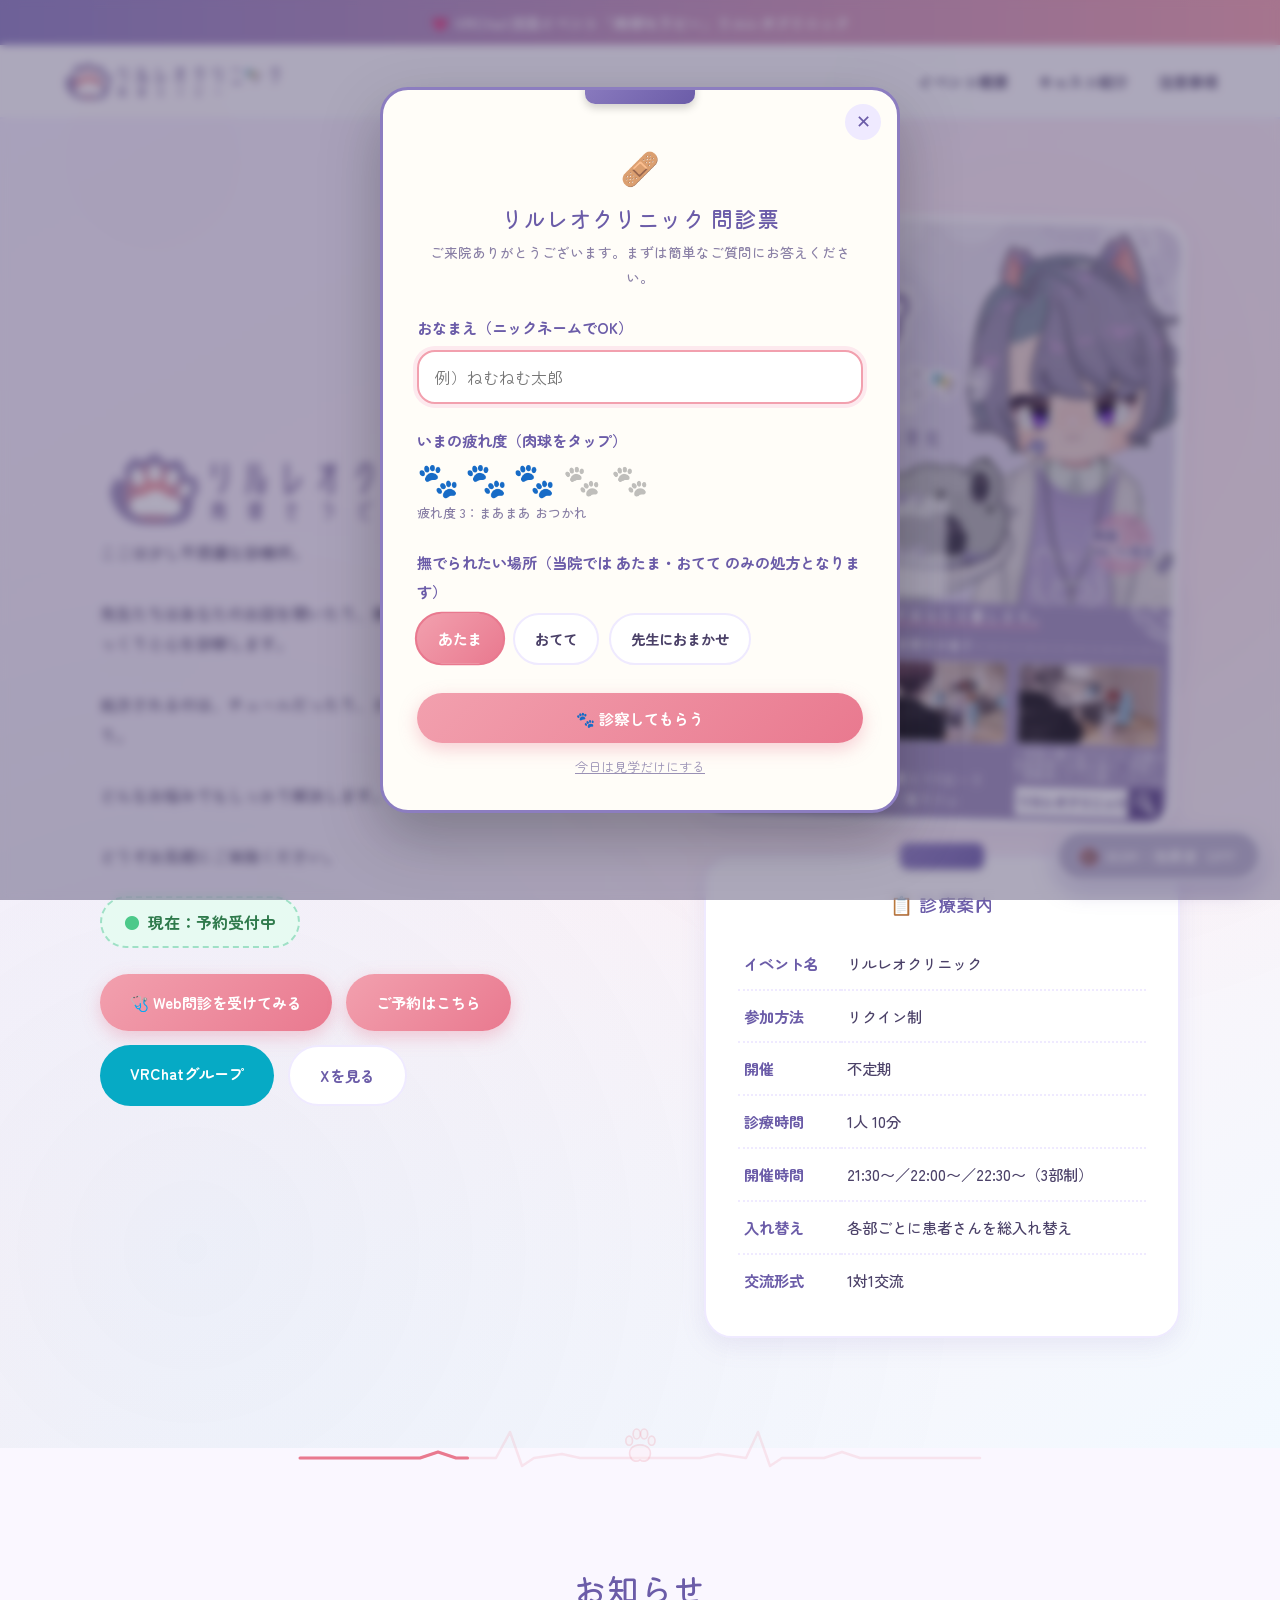
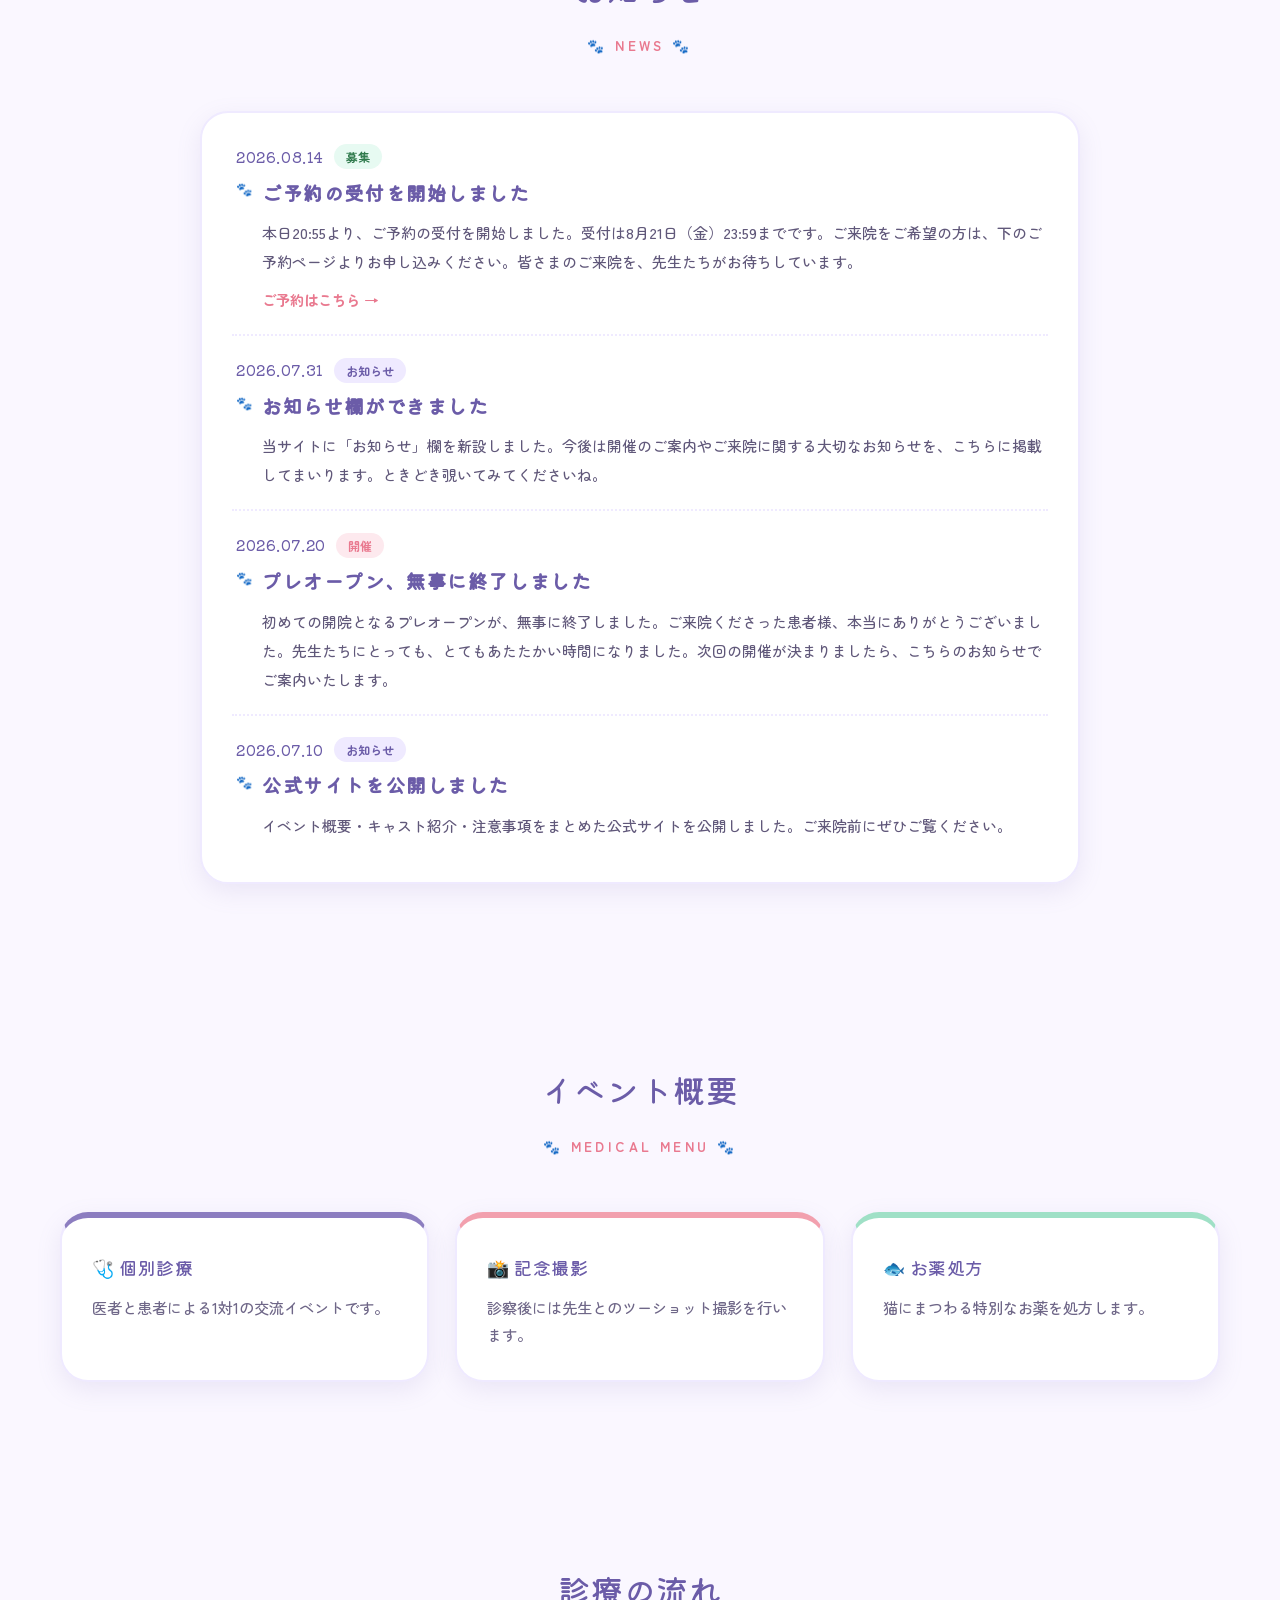
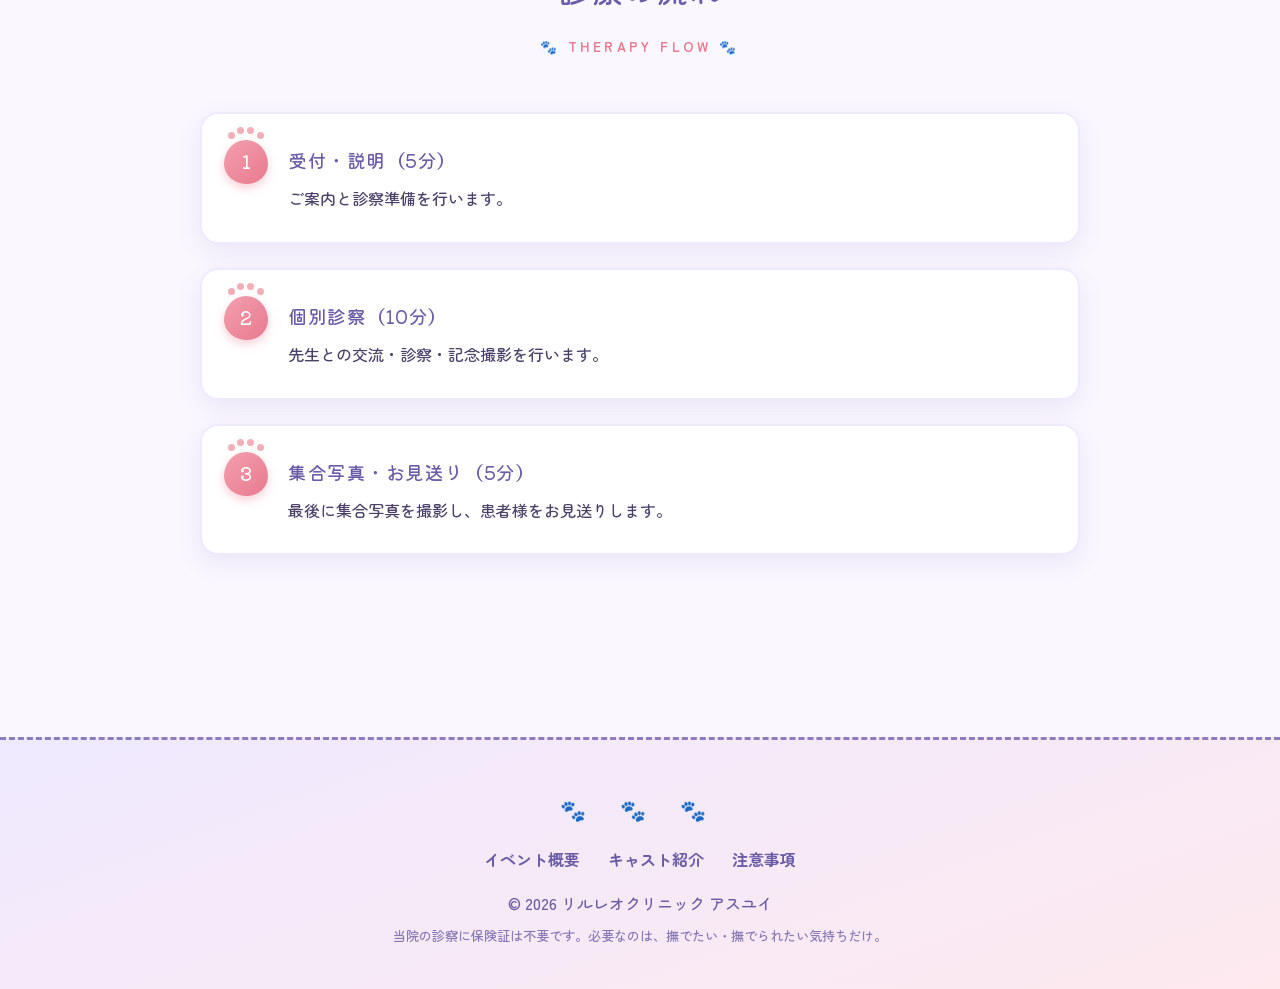
==== commit d064b27c: "Update hero status to 予約受付中" ====
--- a/index.html
+++ b/index.html
@@ -87,7 +87,7 @@
                     どんなお悩みでもしっかり解決します。<span class="tbn">(多分...)</span><br><br>
                     どうぞお気軽にご来院ください。
                 </p>
-                <div class="status">現在：次回開催準備中</div>
+                <div class="status">現在：予約受付中</div>
                 <div class="buttons">
                     <button type="button" class="btn btn-main js-open-monshin">🩺 Web問診を受けてみる</button>
                     <a href="reserve.html" class="btn btn-main">ご予約はこちら</a>
--- a/style.css
+++ b/style.css
@@ -1195,8 +1195,8 @@
 /* カルテの印：クリニックの丸ロゴを、ぽんっと押した風に */
 .shohousen-stamp {
     margin: 22px 0 6px auto;
-    width: 92px;    /* 旧スタンプ（86px＋枠3px×2）と同じ大きさにして位置を変えない */
-    height: 92px;
+    width: 132px;   /* ロゴ画像は周囲に余白があるぶん、大きめにして見た目をそろえる */
+    height: 132px;
     display: flex;
     align-items: center;
     justify-content: center;
@@ -1345,6 +1345,9 @@
     }
 
     .sound-toggle .st-full { display: none; }
+
+    /* スマホではカルテの幅が狭いので、印も少し小さく */
+    .shohousen-stamp { width: 104px; height: 104px; }
 }
 
 .sound-toggle.playing {
@@ -1382,7 +1385,7 @@
 }
 
 /* コンテンツは背景より前へ */
-nav, header, section, footer, .topbar, .ecg-divider, .notice-maps-wrapper, .profile-container { position: relative; z-index: 1; }
+nav, header, section, footer, .topbar, .ecg-divider, .notice-maps-wrapper, .profile-container, .reserve-main { position: relative; z-index: 1; }
 
 /* ---------- スクロール出現（ぽよん版） ---------- */
 .fade-in-up {
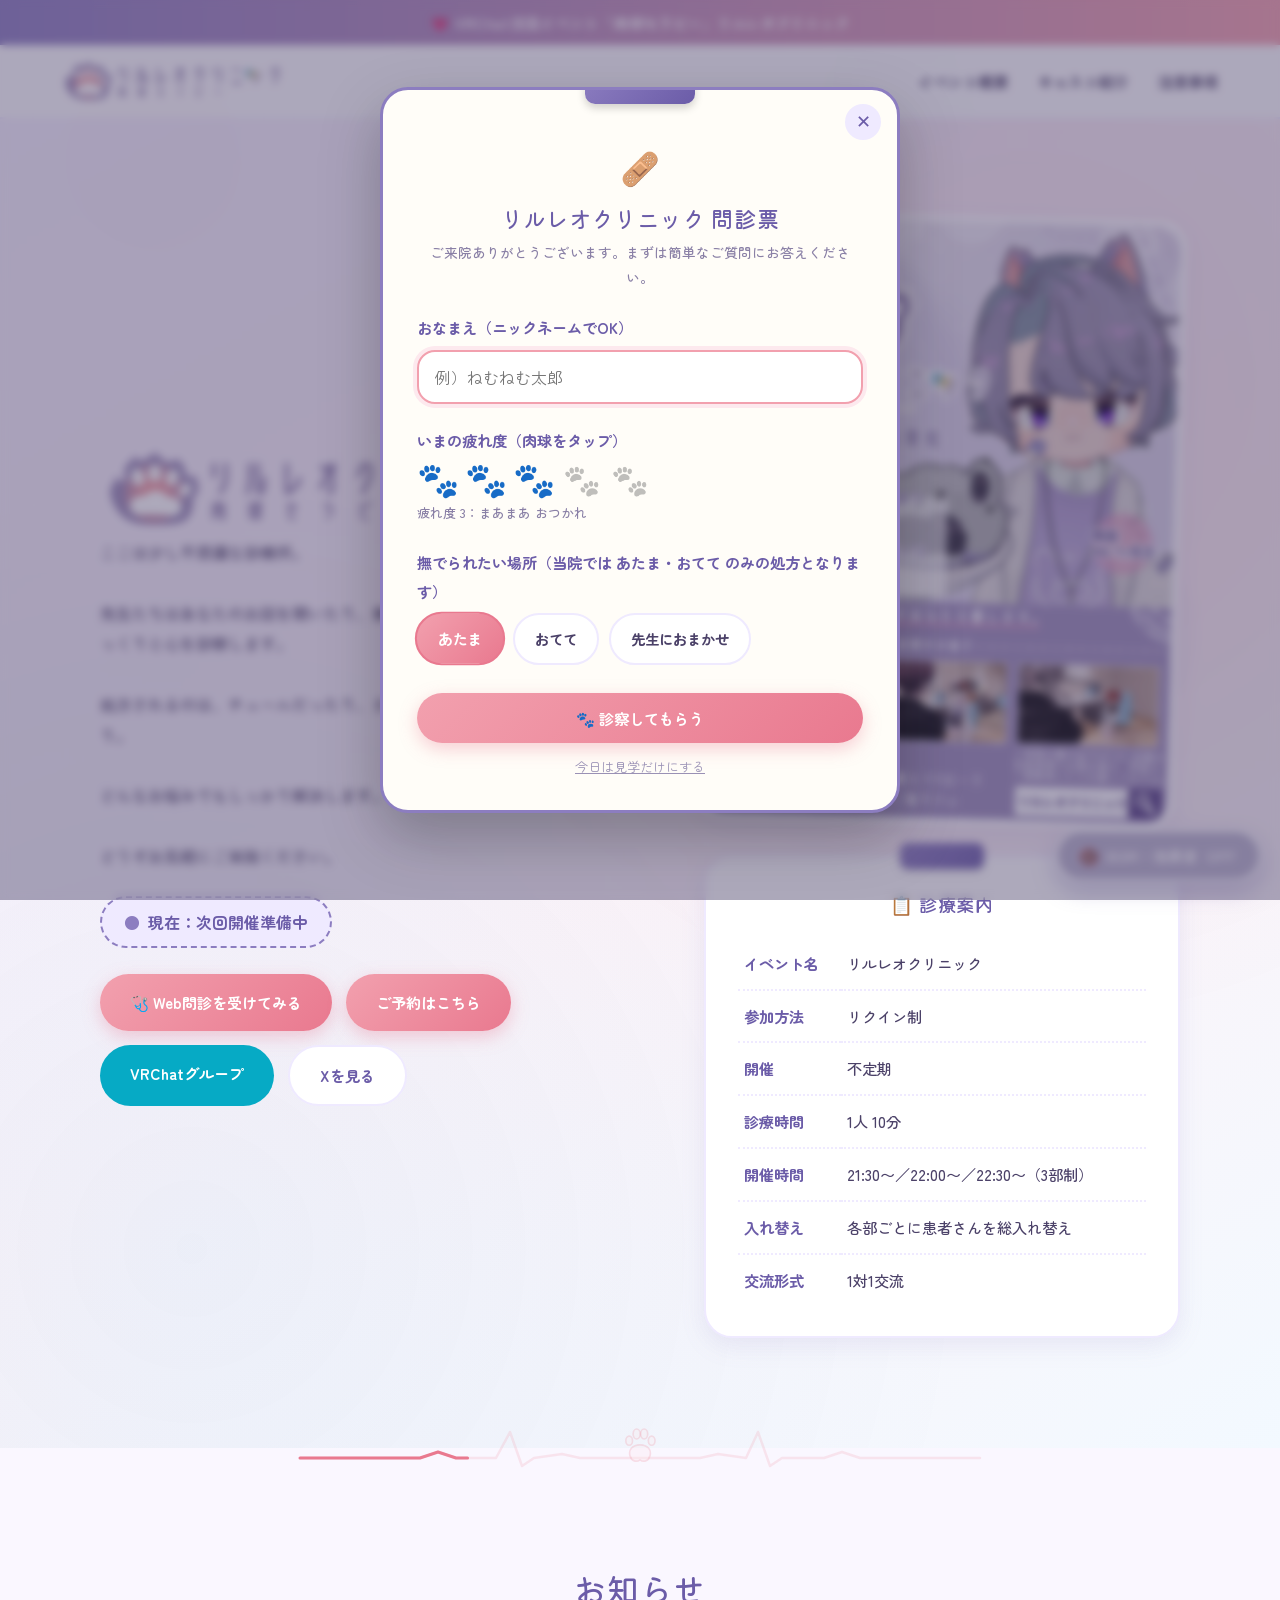
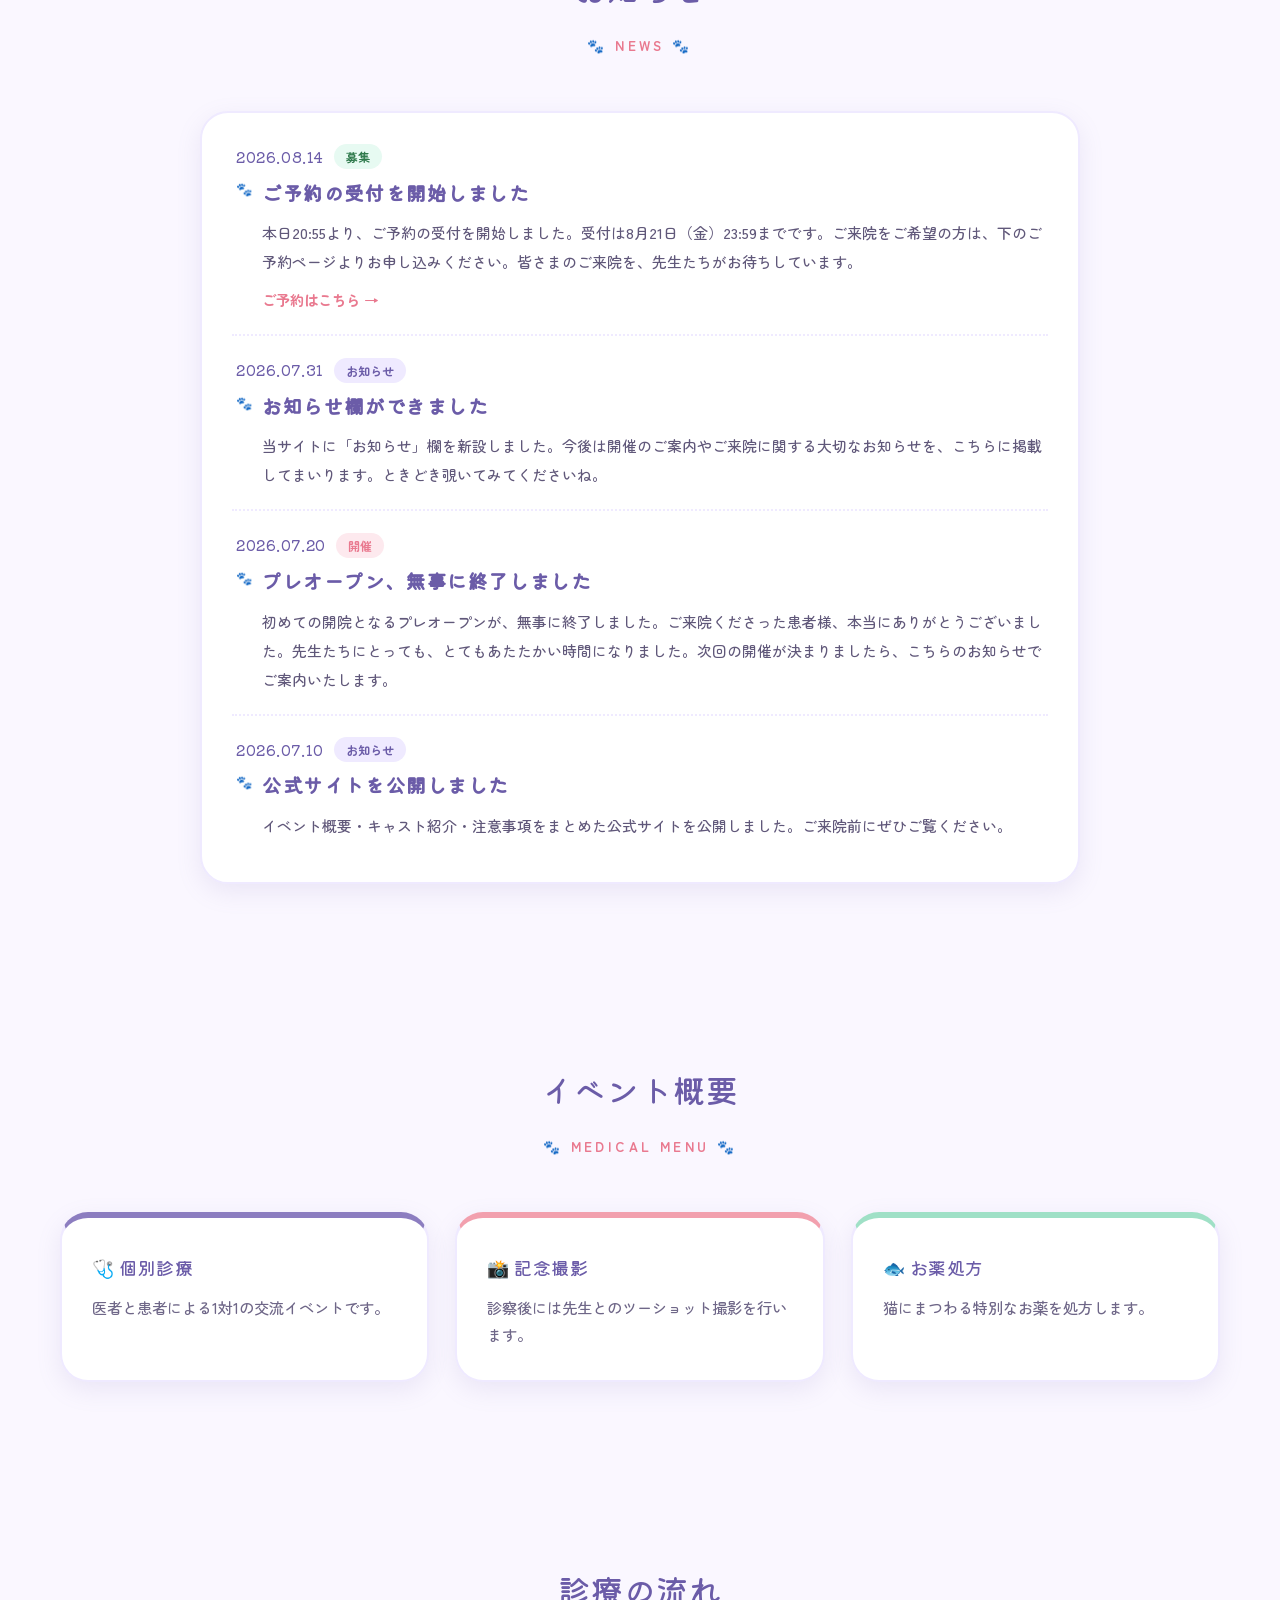
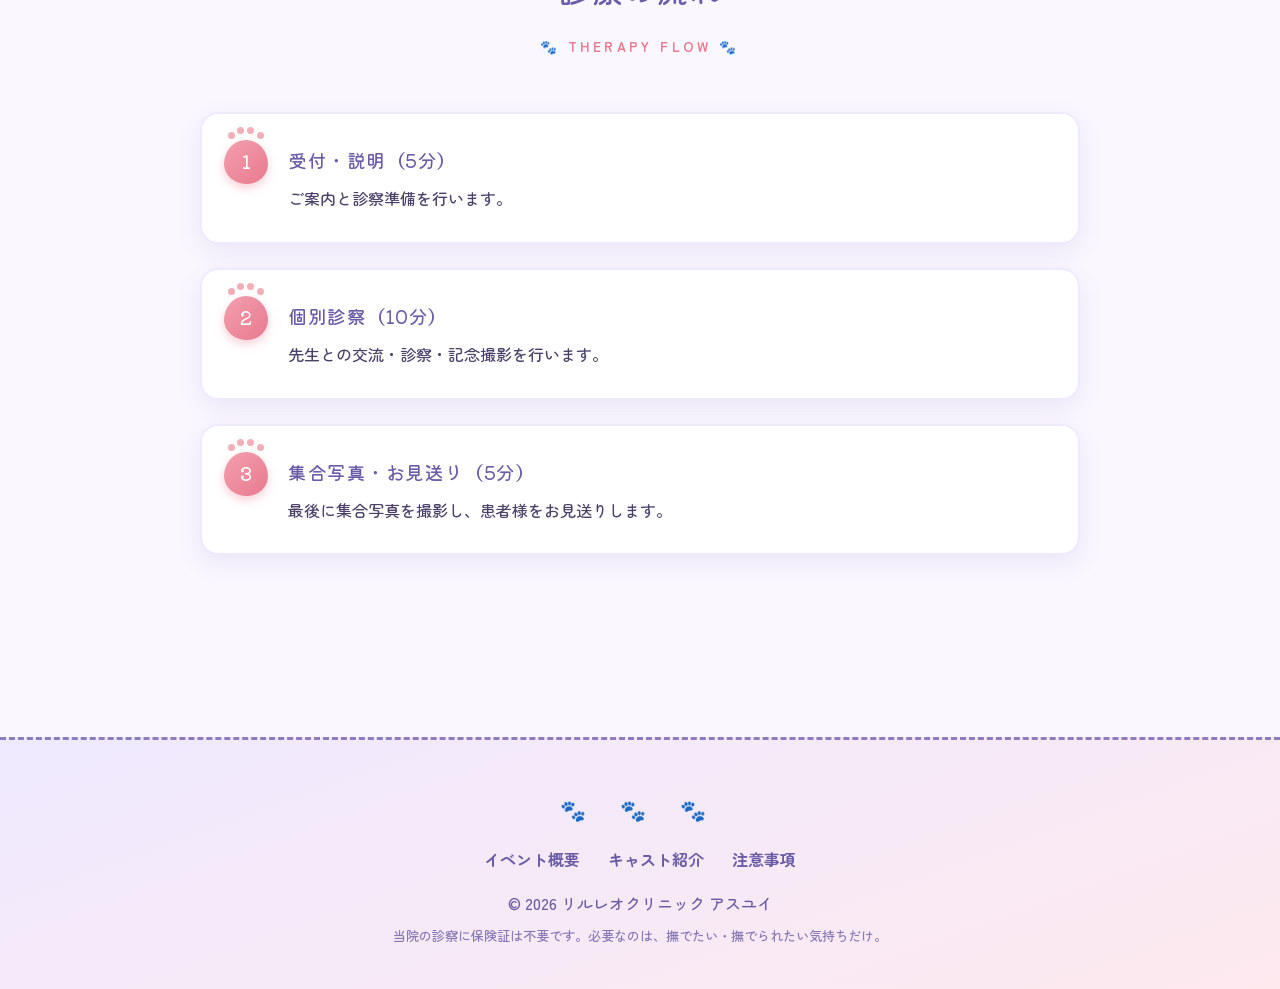
==== commit 382b4620: "Drive the hero status from the reservation schedule The status badge had to be edited by hand whenev" ====
--- a/index.html
+++ b/index.html
@@ -87,7 +87,8 @@
                     どんなお悩みでもしっかり解決します。<span class="tbn">(多分...)</span><br><br>
                     どうぞお気軽にご来院ください。
                 </p>
-                <div class="status">現在：予約受付中</div>
+                <!-- 表示は reservation-config.js の日時から自動で切り替わります -->
+                <div class="status" id="js-status">現在：次回開催準備中</div>
                 <div class="buttons">
                     <button type="button" class="btn btn-main js-open-monshin">🩺 Web問診を受けてみる</button>
                     <a href="reserve.html" class="btn btn-main">ご予約はこちら</a>
--- a/style.css
+++ b/style.css
@@ -212,6 +212,22 @@
 
 @keyframes blink { 50% { opacity: .25; } }
 
+/* 受付状況に応じた色分け（JSが自動で付け替えます）
+   status-open = 受付中（緑） / status-soon = 開始待ち（ピンク） / status-waiting = 準備中（ラベンダー） */
+.status.status-soon {
+    background: var(--pink-pale);
+    color: var(--pink-deep);
+    border-color: var(--pink);
+}
+.status.status-soon::before { color: var(--pink-deep); }
+
+.status.status-waiting {
+    background: var(--lav-pale);
+    color: var(--lav-deep);
+    border-color: var(--lav);
+}
+.status.status-waiting::before { color: var(--lav); animation: none; }
+
 /* ボタン */
 .buttons { display: flex; flex-wrap: wrap; gap: 14px; }
 
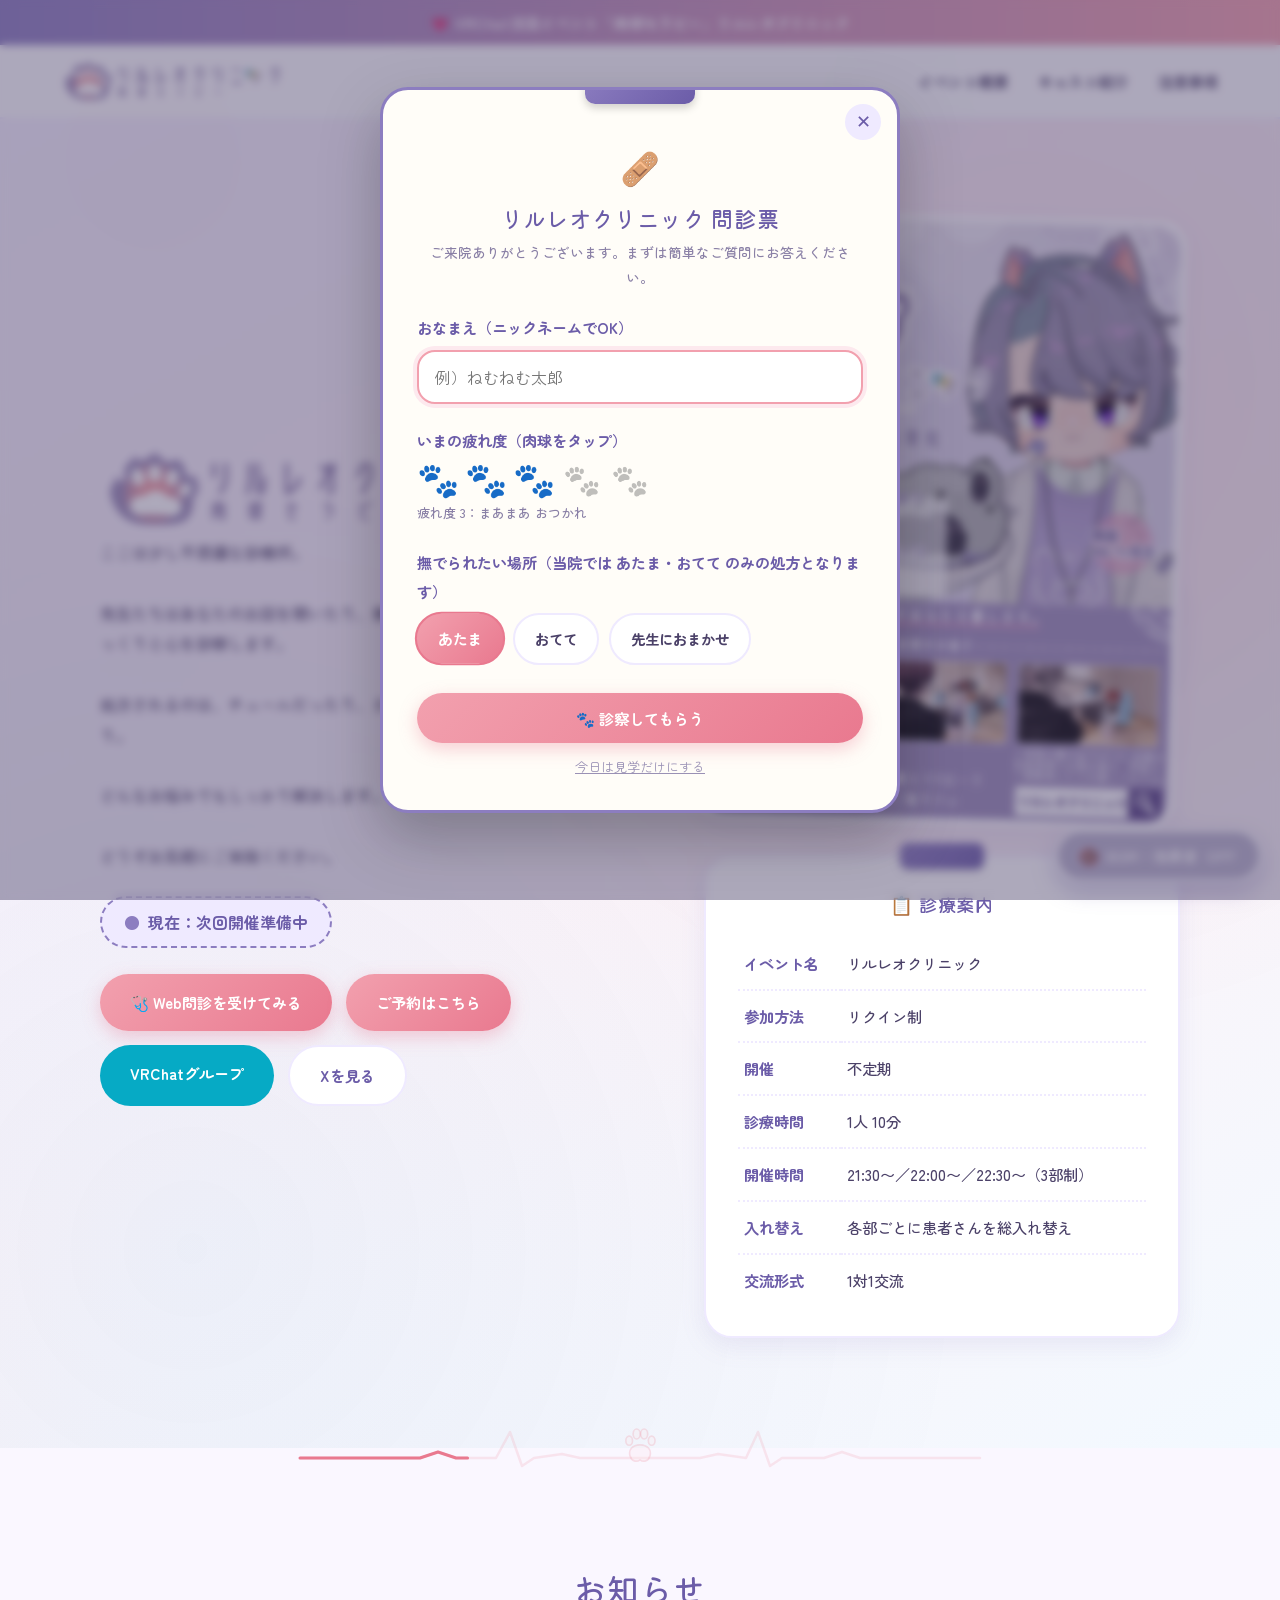
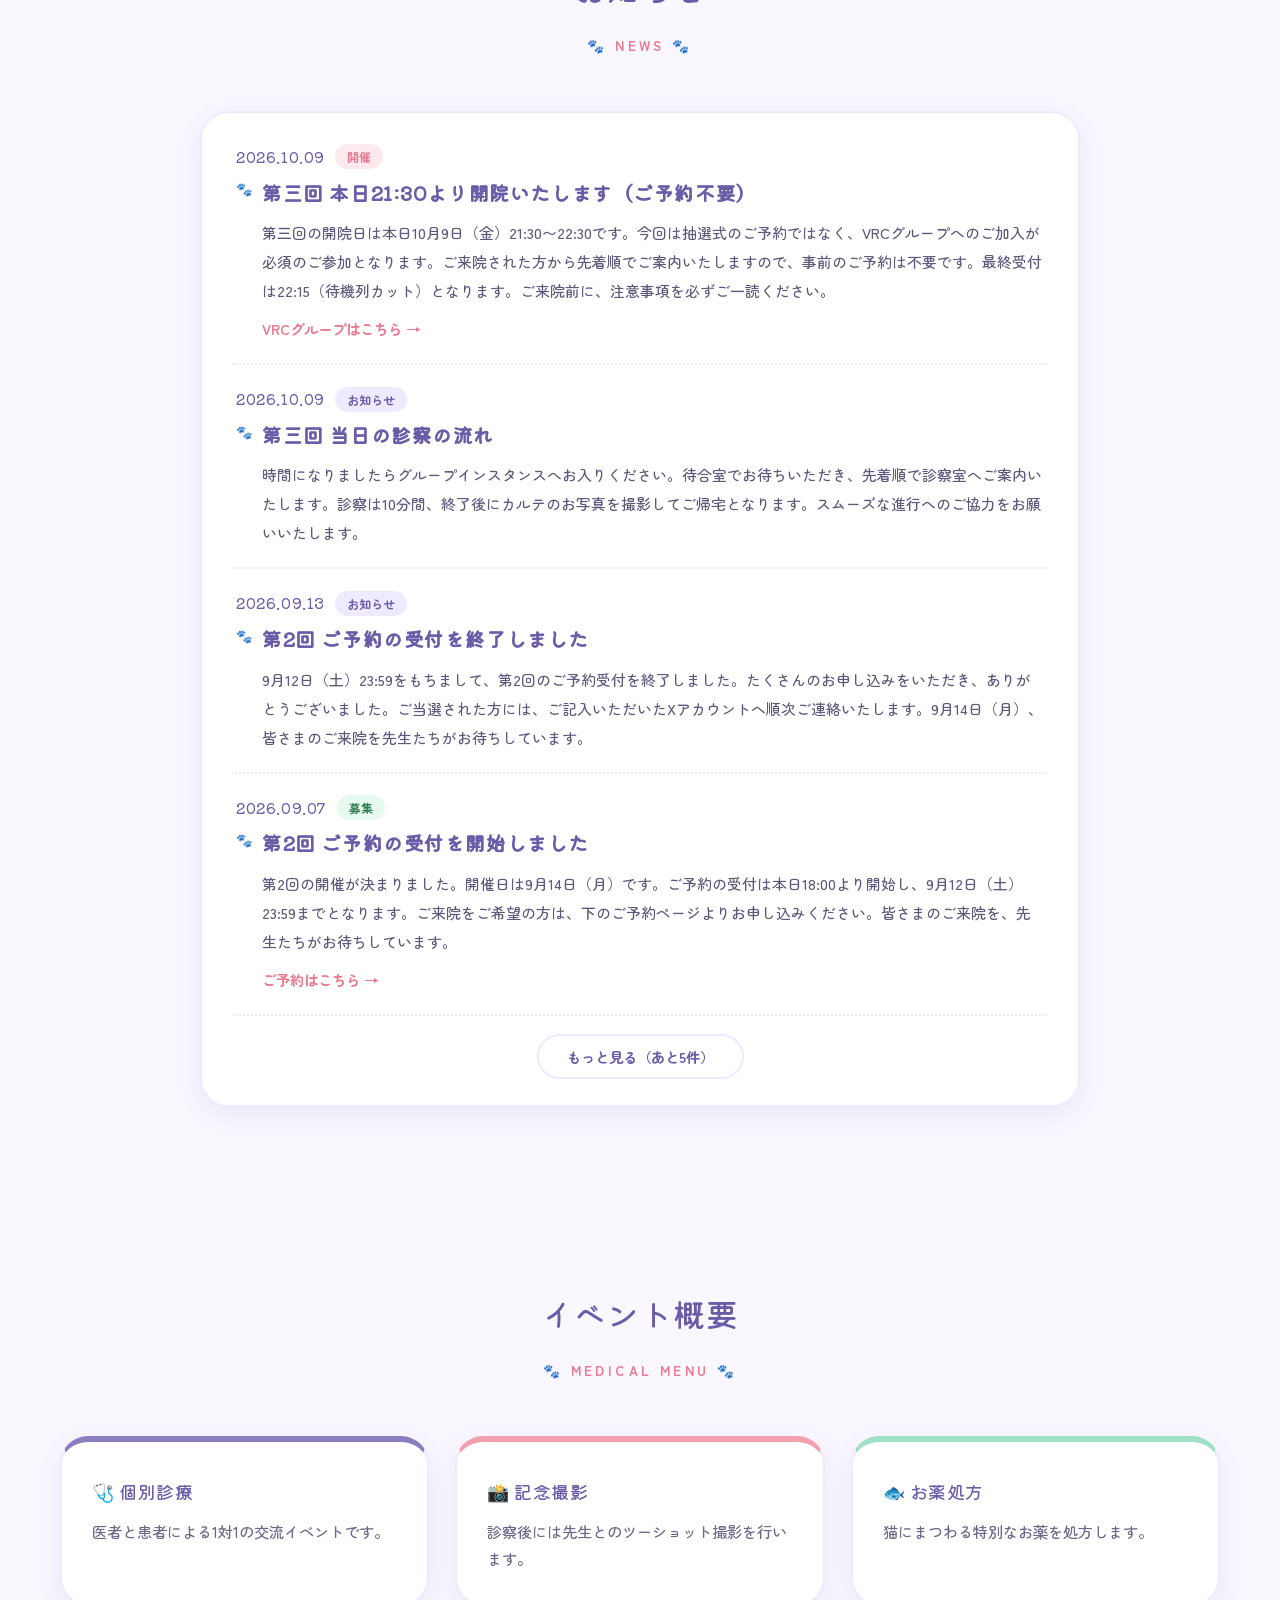
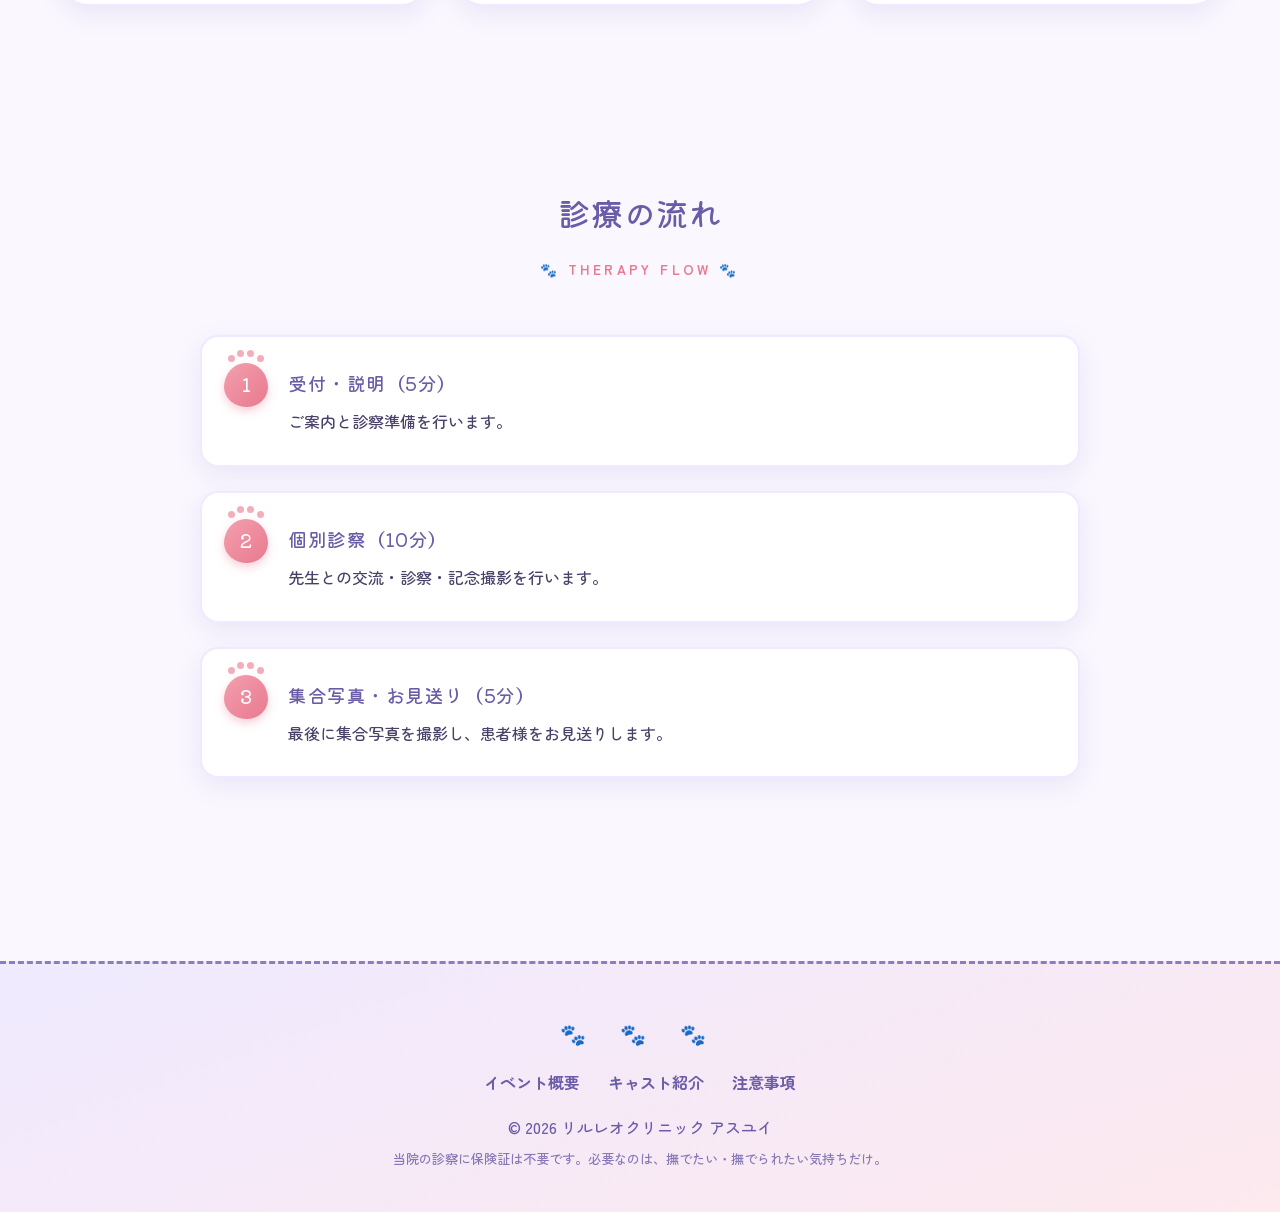
==== commit 2f10a9cb: "Show event-day status and group button for tonight, reverting at 22:30 Tonight's session needs no re" ====
--- a/index.html
+++ b/index.html
@@ -91,7 +91,7 @@
                 <div class="status" id="js-status">現在：次回開催準備中</div>
                 <div class="buttons">
                     <button type="button" class="btn btn-main js-open-monshin">🩺 Web問診を受けてみる</button>
-                    <a href="reserve.html" class="btn btn-main">ご予約はこちら</a>
+                    <a href="reserve.html" class="btn btn-main" id="js-cta">ご予約はこちら</a>
                     <a href="https://vrc.group/LILLEO.0845" class="btn btn-vrc" target="_blank"
                         rel="noopener noreferrer">VRChatグループ</a>
                     <a href="https://x.com/nikukyu_LilLeo?s=20" class="btn btn-sub" target="_blank"
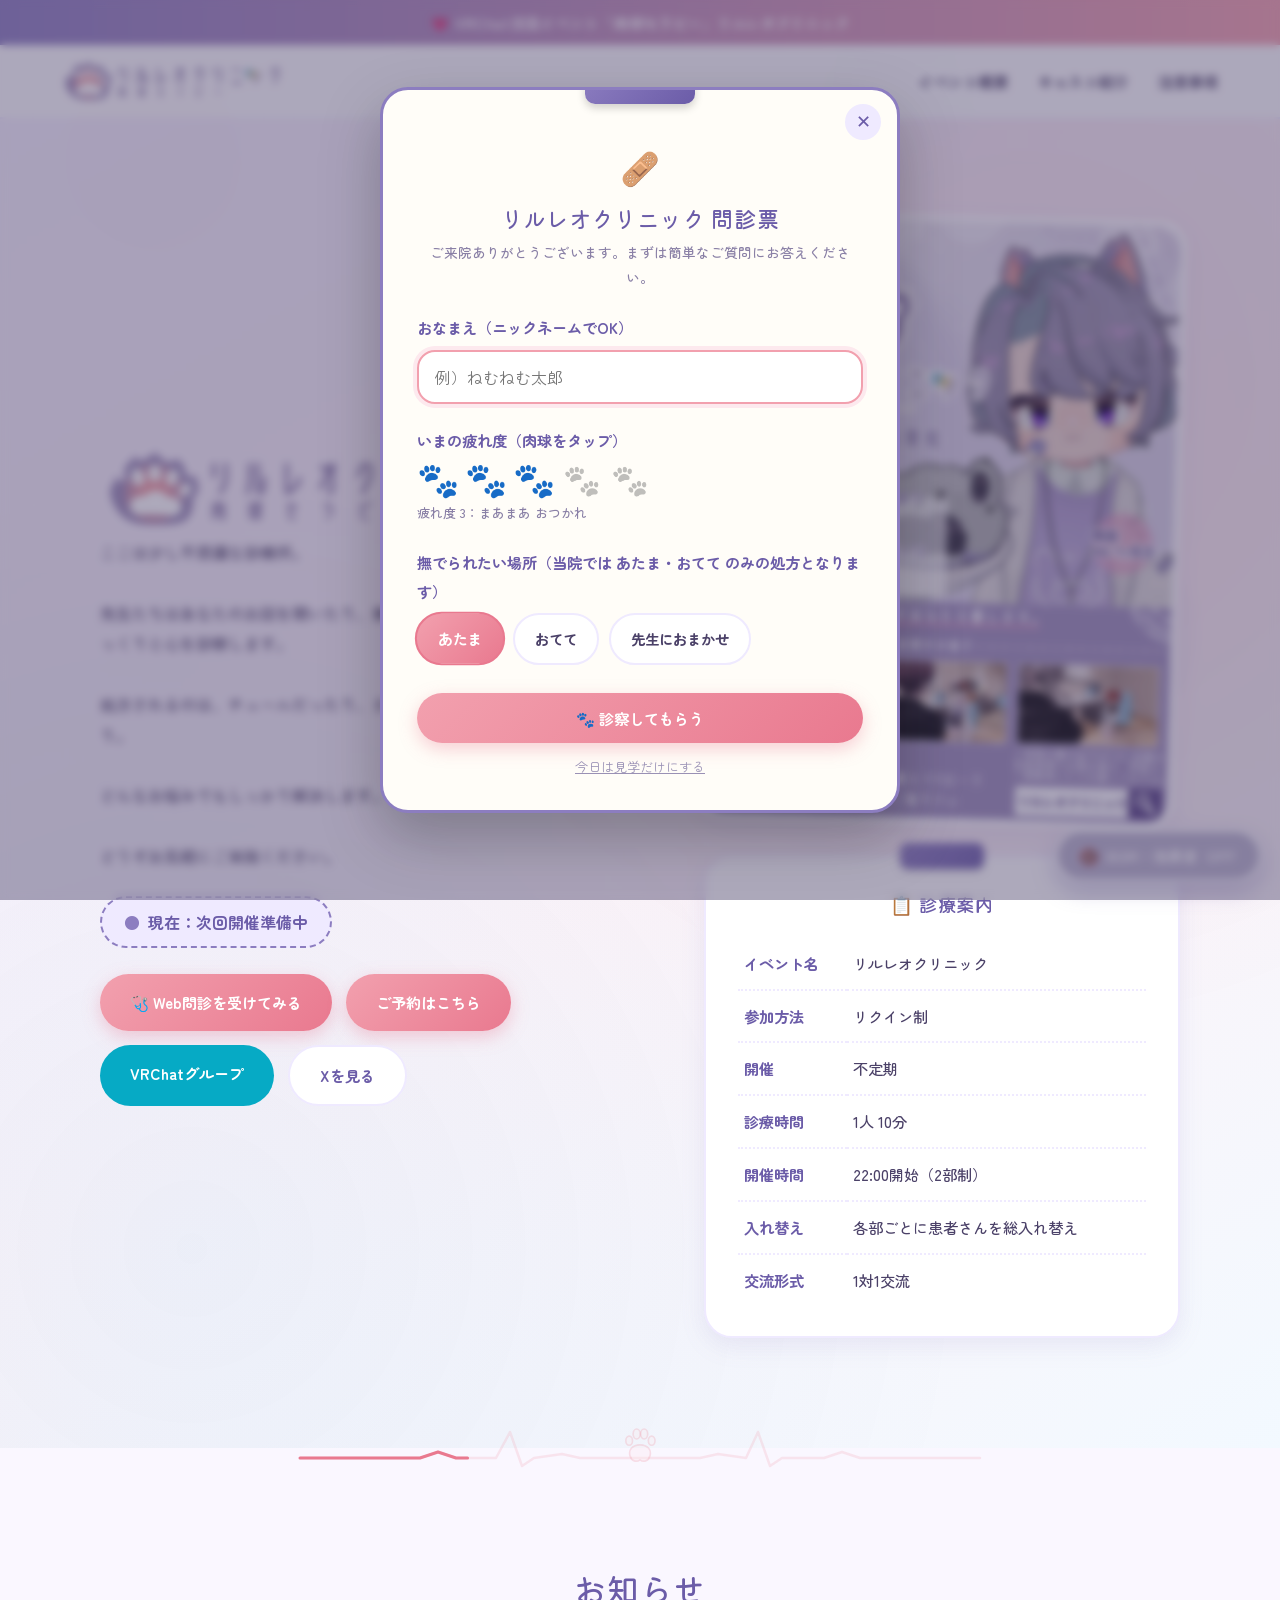
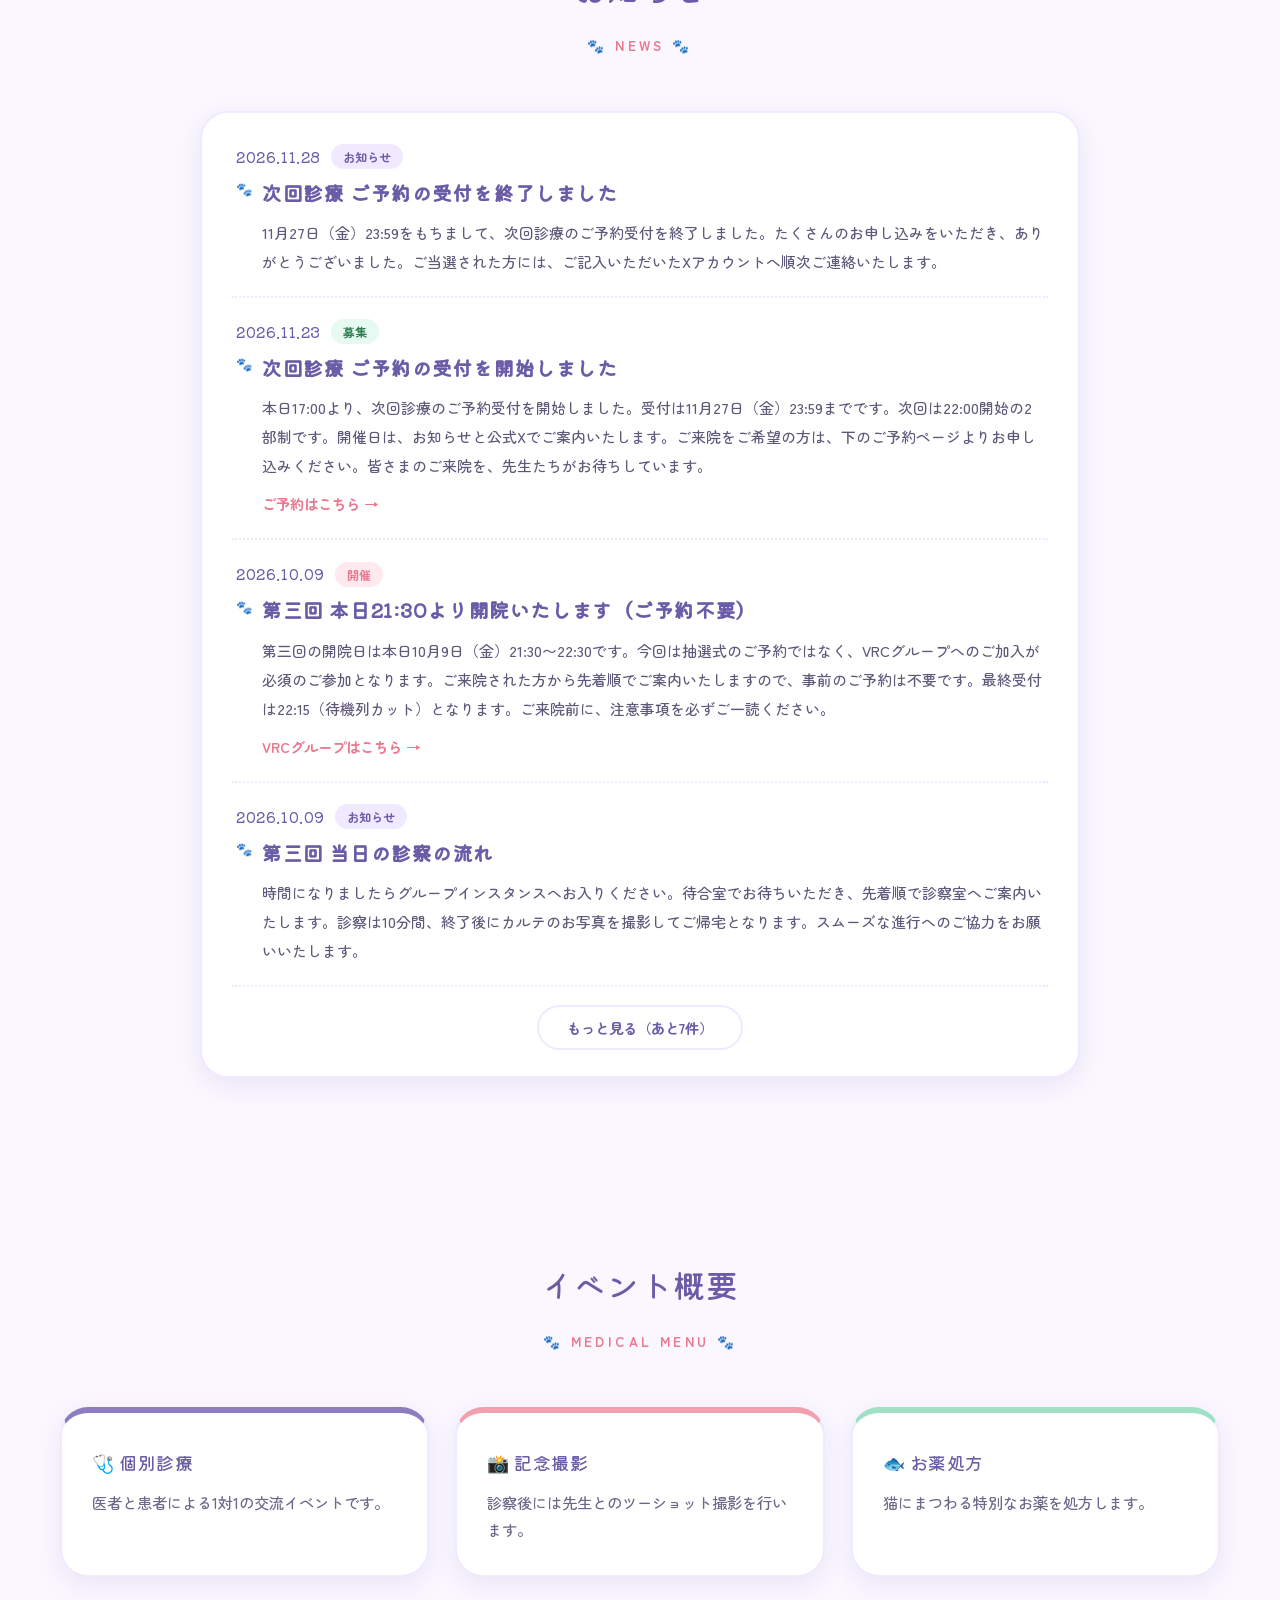
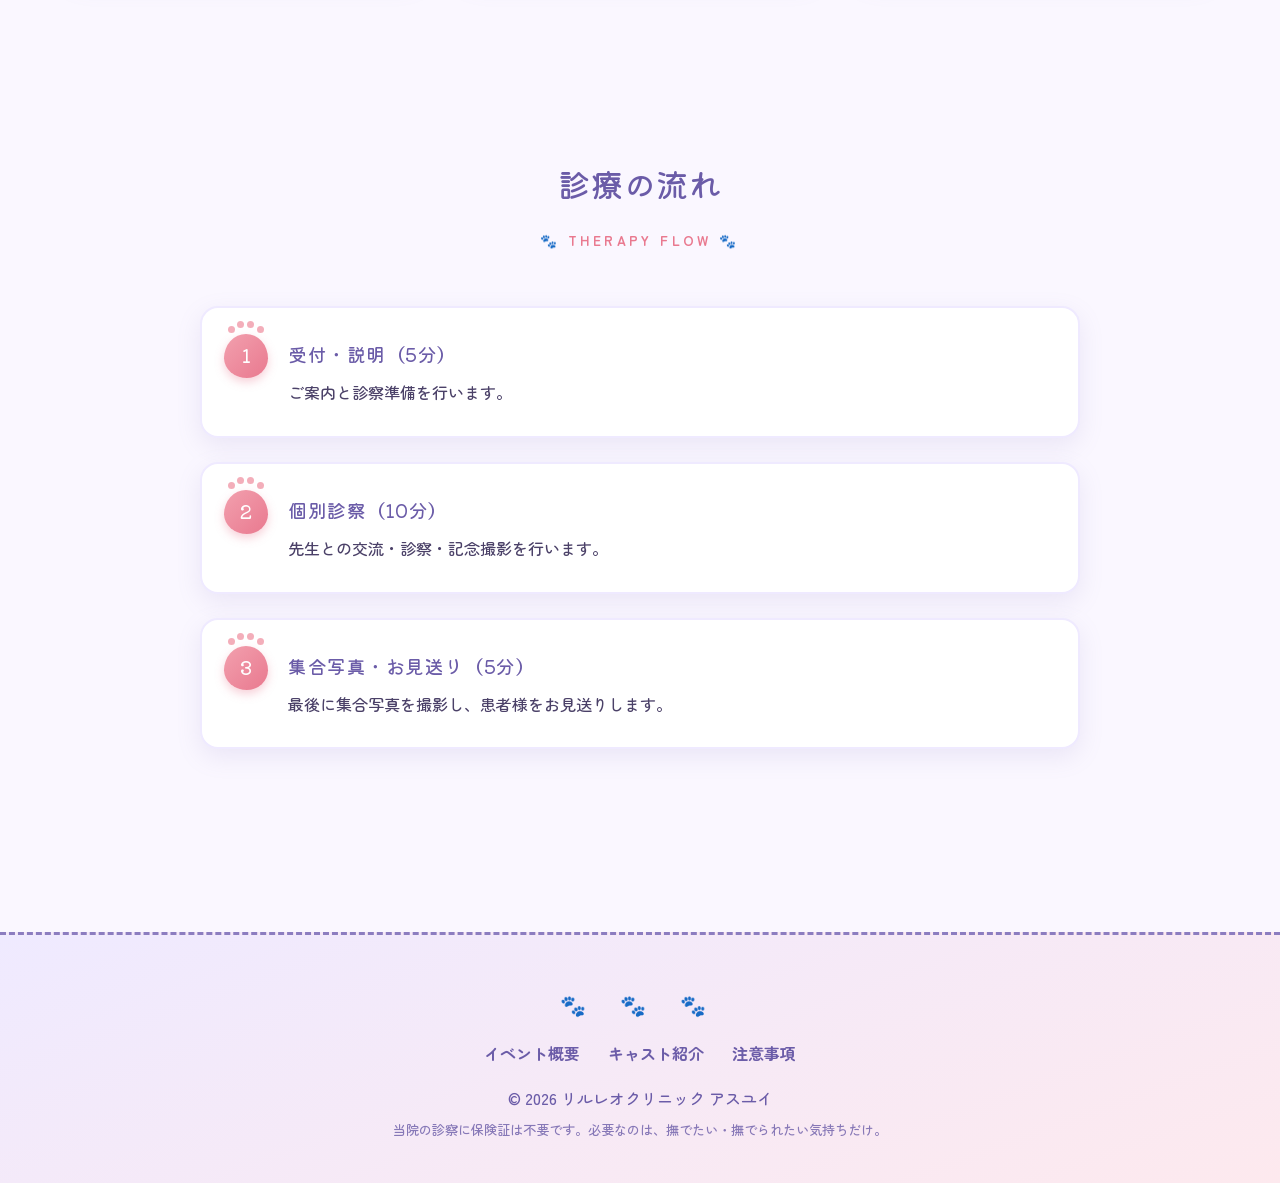
==== commit 5f547de7: "Show the next session as a 22:00 start in two parts Update the clinic info card, the form heading an" ====
--- a/index.html
+++ b/index.html
@@ -126,7 +126,7 @@
                         </tr>
                         <tr>
                             <td>開催時間</td>
-                            <td>21:30〜／22:00〜／22:30〜（3部制）</td>
+                            <td>22:00開始（2部制）</td>
                         </tr>
                         <tr>
                             <td>入れ替え</td>
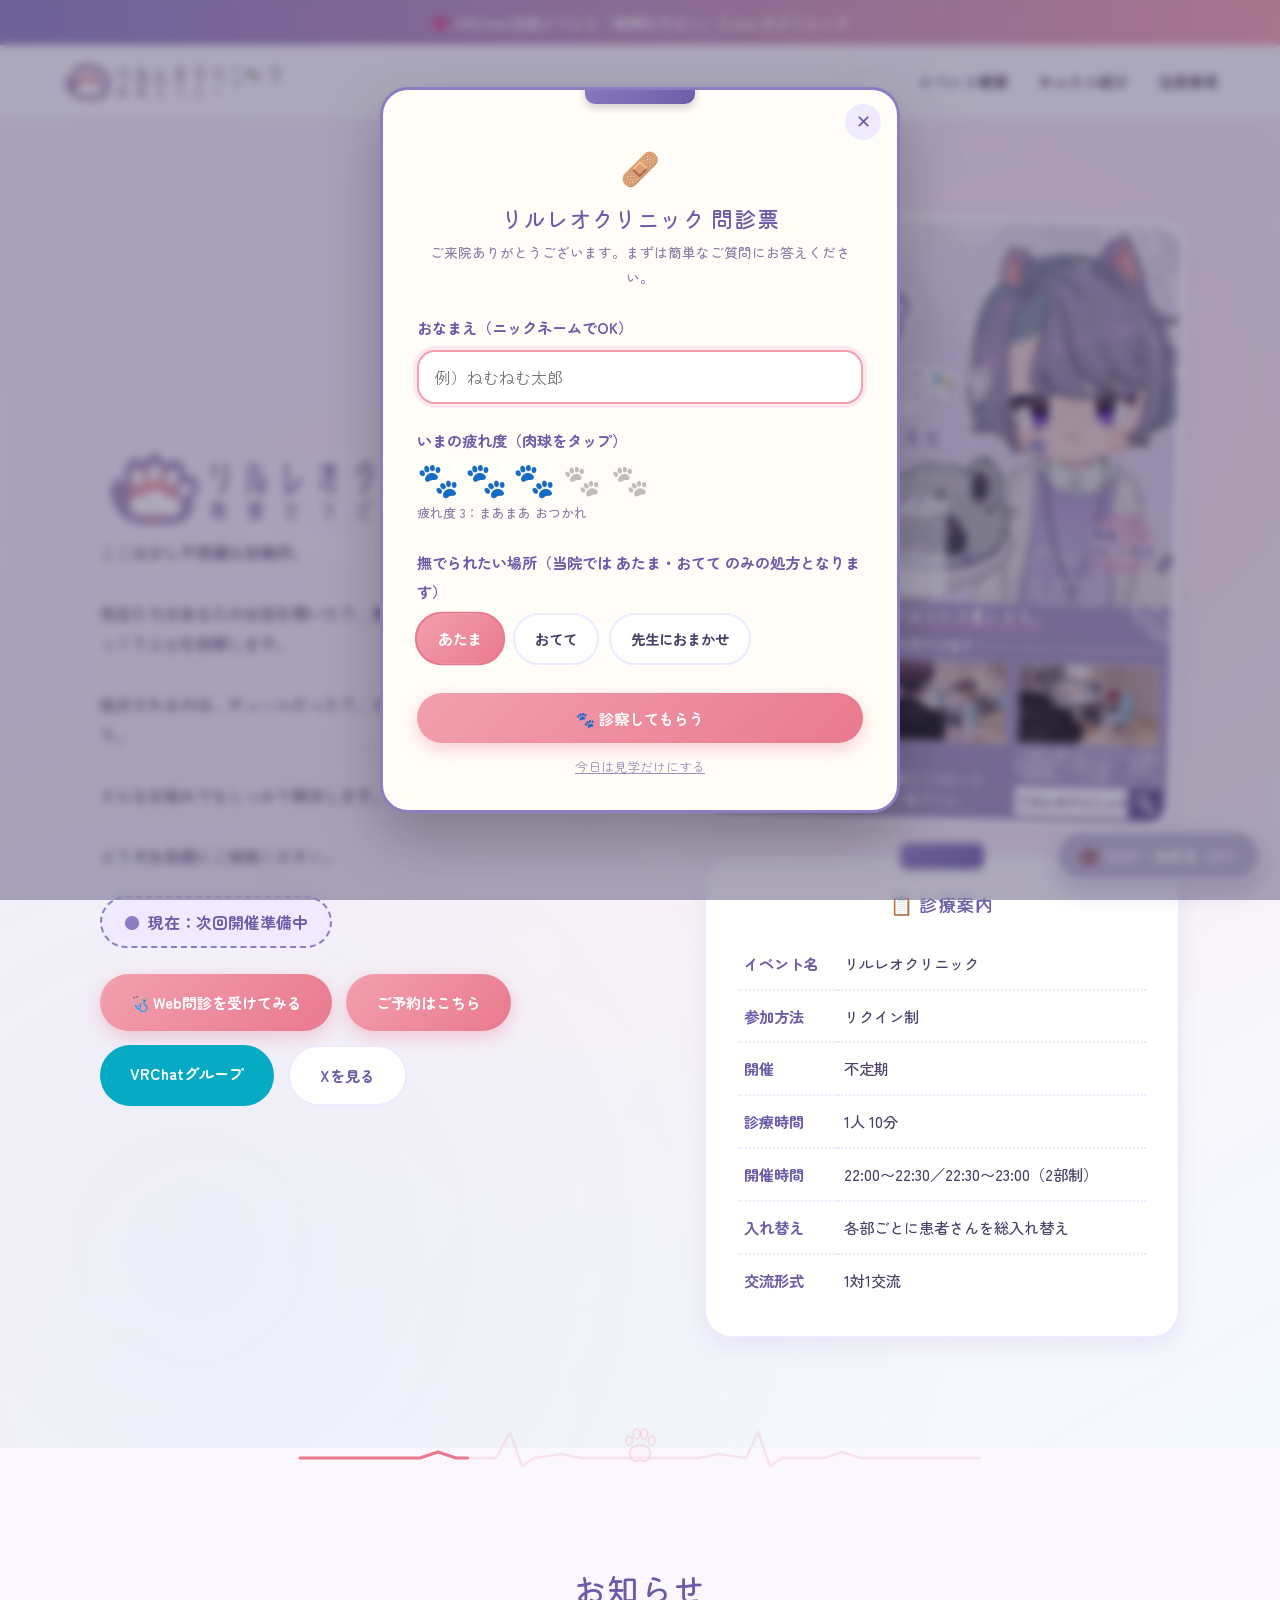
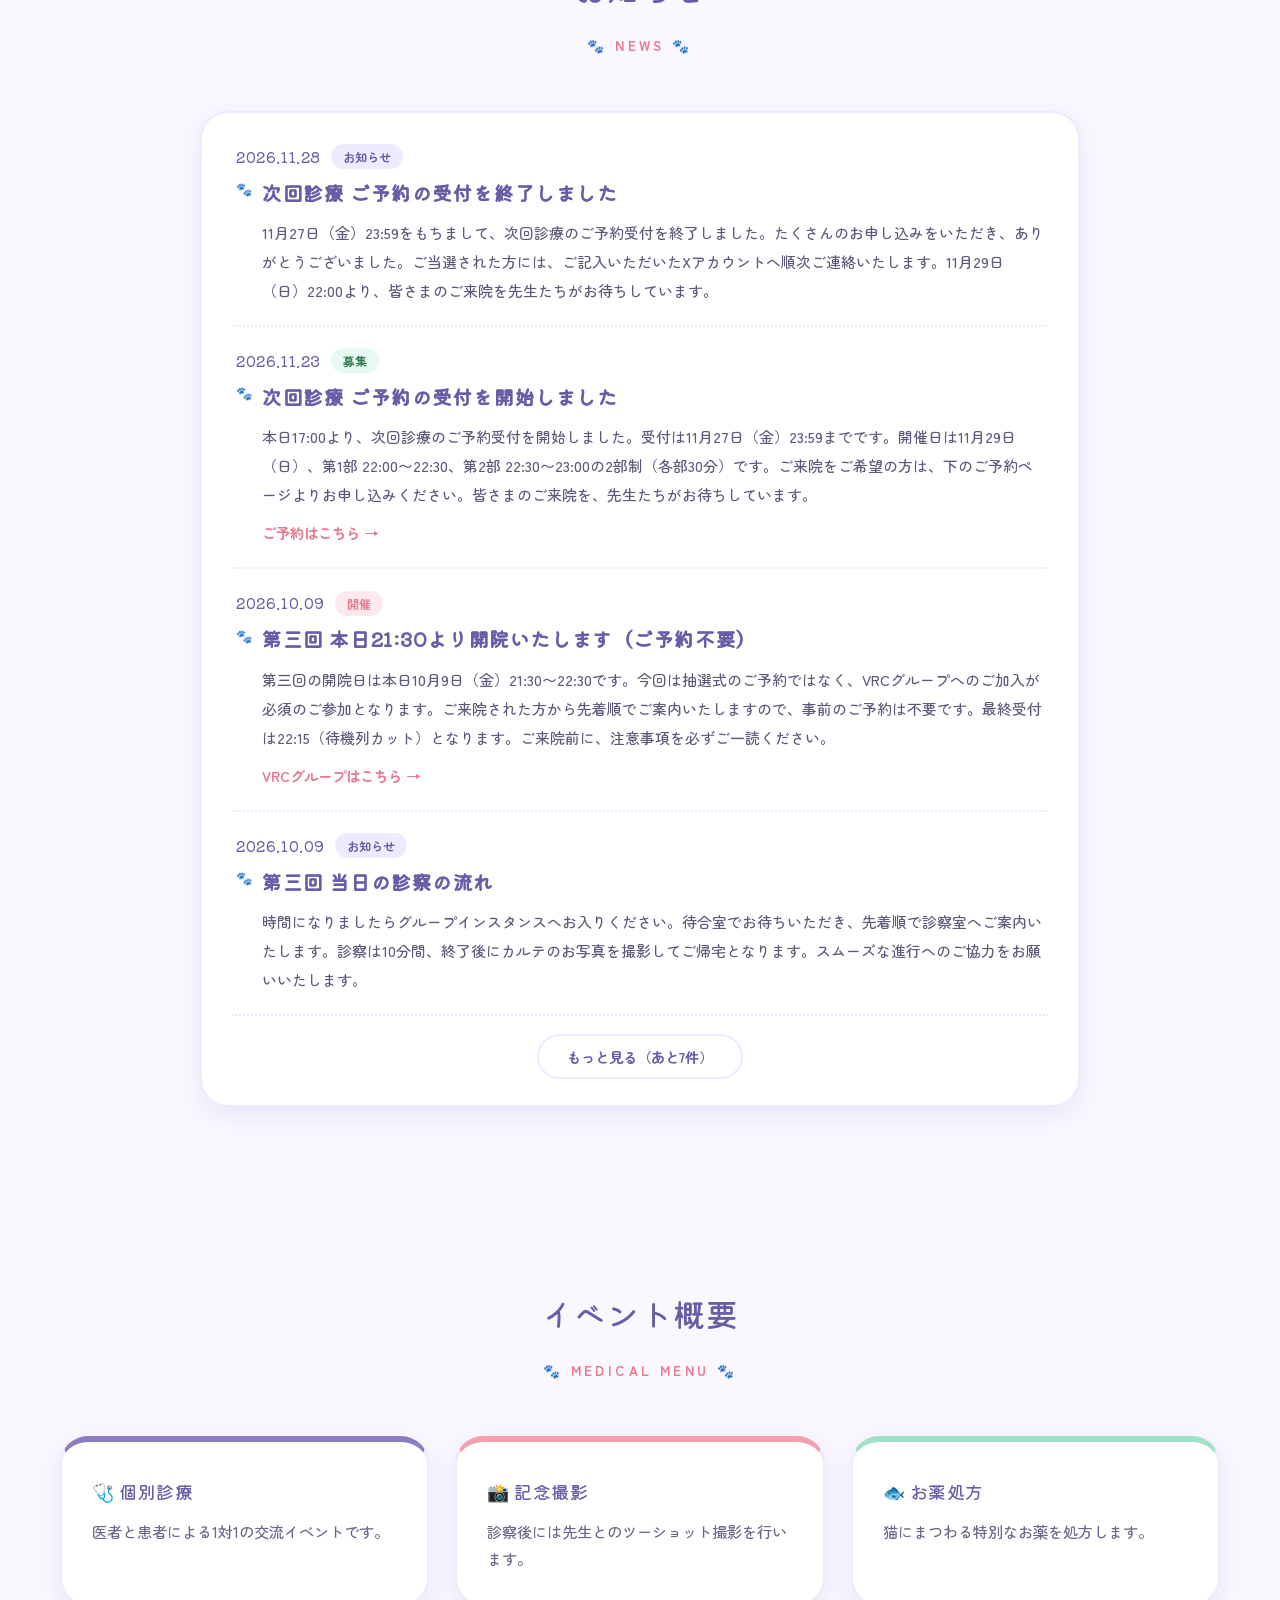
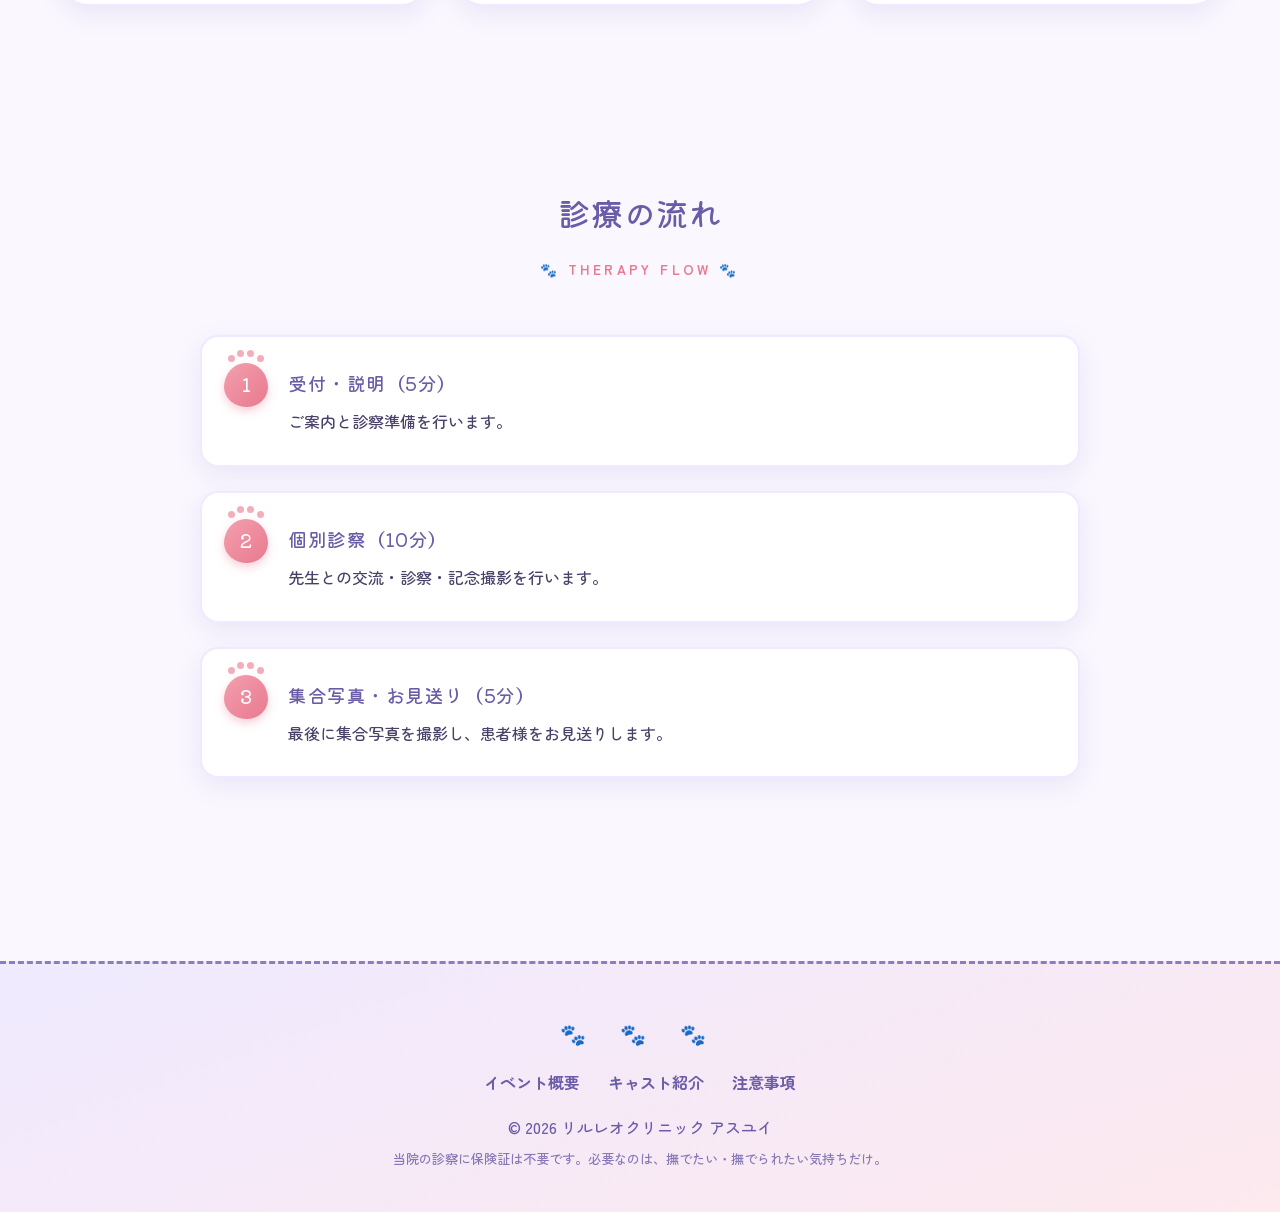
==== commit d49ccfce: "Set the next session to 11/29, 22:00-23:00 in two 30-minute parts eventAt now names the application " ====
--- a/index.html
+++ b/index.html
@@ -126,7 +126,7 @@
                         </tr>
                         <tr>
                             <td>開催時間</td>
-                            <td>22:00開始（2部制）</td>
+                            <td>22:00〜22:30／22:30〜23:00（2部制）</td>
                         </tr>
                         <tr>
                             <td>入れ替え</td>
